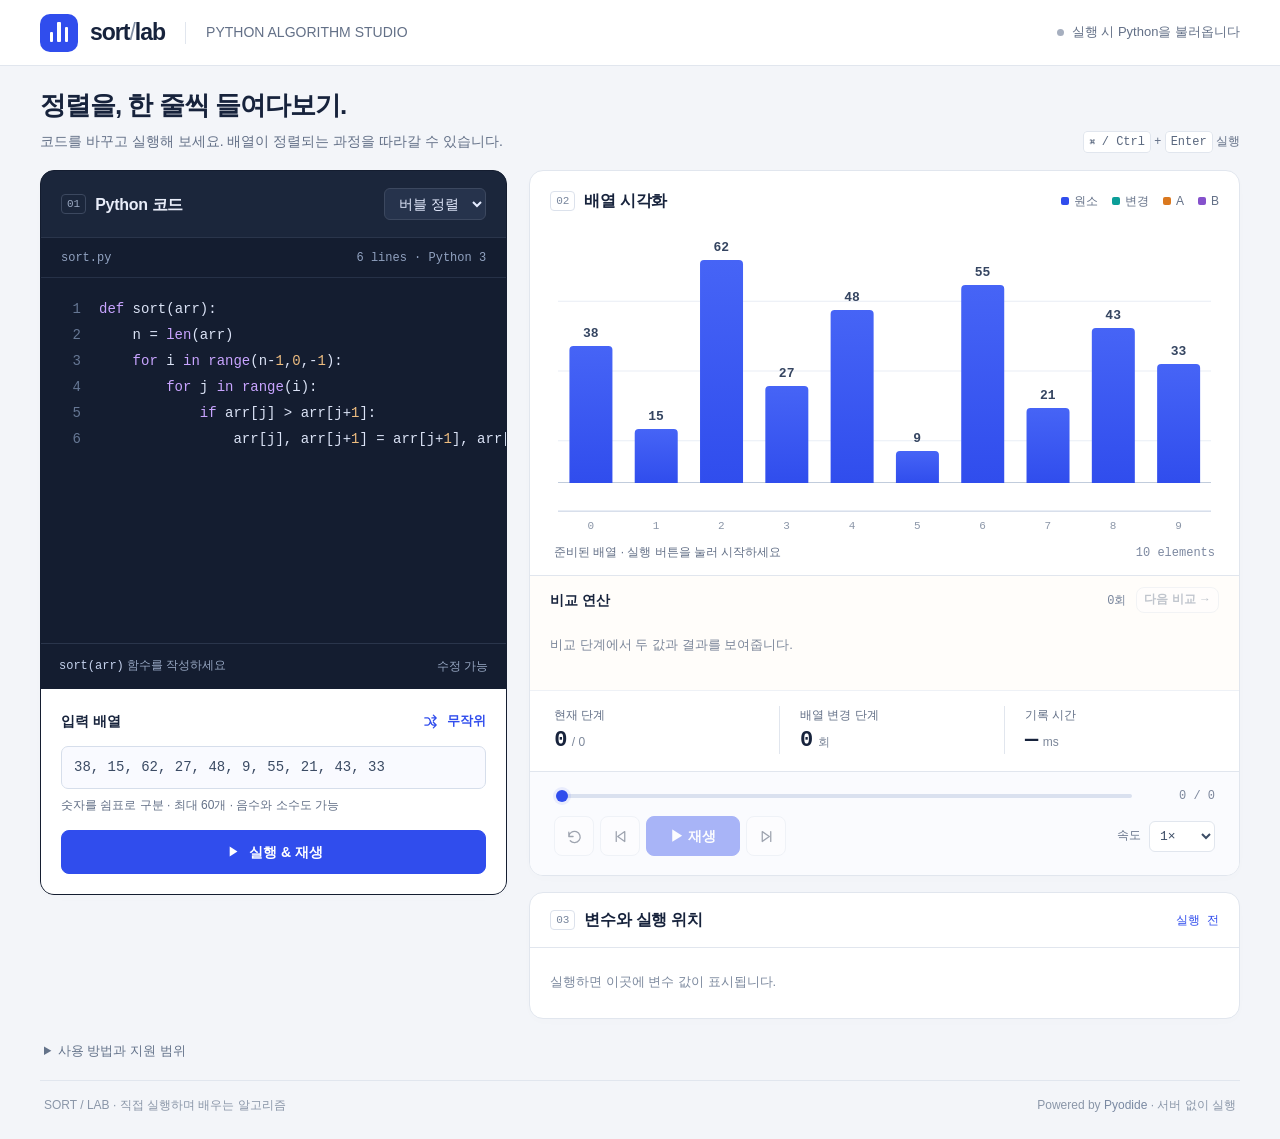
==== index.html @ b4757101 "Add sorting algorithm visualizer and comparison animations" ====
<!doctype html>
<html lang="ko">
<head>
<meta charset="utf-8">
<meta name="viewport" content="width=device-width, initial-scale=1">
<meta name="description" content="Python 정렬 코드를 직접 실행하고, 배열과 변수의 변화를 한 단계씩 살펴보는 정렬 알고리즘 실험실.">
<title>Sort Lab · 정렬 알고리즘 실험실</title>
<link rel="icon" type="image/svg+xml" href="data:image/svg+xml,%3Csvg xmlns='http://www.w3.org/2000/svg' viewBox='0 0 32 32'%3E%3Crect width='32' height='32' rx='8' fill='%232d4cf1'/%3E%3Cpath d='M8 22V16M16 22V8M24 22V12' stroke='white' stroke-width='4'/%3E%3C/svg%3E">
<style>
:root{color-scheme:light;--ink:#17233c;--muted:#637087;--line:#e1e6ee;--bg:#f3f5f9;--blue:#304ded;--teal:#008a82;--orange:#e27635;--code:#141d30;--font:Inter,Pretendard,-apple-system,BlinkMacSystemFont,"Segoe UI","Noto Sans KR",sans-serif;--mono:"SFMono-Regular",Consolas,"Liberation Mono",monospace}
*{box-sizing:border-box}body{margin:0;background:var(--bg);color:var(--ink);font:16px/1.6 var(--font)}button,input,select,textarea{font:inherit}button,select,input[type=range]{cursor:pointer}button{display:inline-flex;align-items:center;justify-content:center;gap:8px;min-height:40px;padding:8px 14px;border:1px solid var(--line);border-radius:8px;background:#fff;color:var(--ink);font-size:14px;font-weight:600;transition:background .15s,transform .15s}button:hover:not(:disabled){background:#eef1fc;border-color:#c6cef6}button:active:not(:disabled){transform:translateY(1px)}button:disabled{opacity:.4;cursor:not-allowed}button:focus-visible,input:focus-visible,select:focus-visible,textarea:focus-visible,summary:focus-visible{outline:3px solid #8a9afa;outline-offset:3px}button.primary{background:var(--blue);border-color:var(--blue);color:#fff}button.primary:hover:not(:disabled){background:#203dd1}button svg{width:17px;height:17px;flex-shrink:0;fill:none;stroke:currentColor;stroke-width:1.8;stroke-linecap:round;stroke-linejoin:round}.icon-button{width:40px;padding:9px}.sr-only{position:absolute;width:1px;height:1px;padding:0;margin:-1px;overflow:hidden;clip:rect(0,0,0,0);white-space:nowrap;border:0}[hidden]{display:none!important}
.topbar{height:84px;background:#fff;border-bottom:1px solid var(--line);display:flex;align-items:center;justify-content:space-between;padding:0 40px;gap:20px}.brand{display:flex;align-items:center;gap:12px}.mark{width:38px;height:38px;background:var(--blue);border-radius:10px;display:flex;align-items:flex-end;justify-content:center;gap:4px;padding:10px}.mark span{width:4px;background:white;border-radius:1px}.mark span:nth-child(1){height:10px}.mark span:nth-child(2){height:20px}.mark span:nth-child(3){height:15px}.brand-name{font-weight:800;font-size:23px;letter-spacing:-1px}.brand-name span{font-weight:400;color:#8390a4}.brand-divider{width:1px;height:22px;background:var(--line);margin:0 8px}.brand-caption{font-size:14px;color:var(--muted)}.runtime{font-size:13px;color:var(--muted);display:flex;align-items:center;gap:8px}.runtime-dot{width:7px;height:7px;border-radius:50%;background:#a6afbf}.runtime[data-state=ready] .runtime-dot{background:var(--teal)}.runtime[data-state=loading] .runtime-dot{background:var(--blue);animation:pulse 1s infinite}.runtime[data-state=error] .runtime-dot{background:#c04e41}@keyframes pulse{50%{opacity:.25}}
main{max-width:1600px;margin:0 auto;padding:30px 40px 24px}.page-heading{display:flex;justify-content:space-between;align-items:flex-end;gap:20px;margin-bottom:22px}h1{font-size:26px;letter-spacing:-1px;line-height:1.35;margin:0 0 7px}h2{font-size:16px;letter-spacing:-.3px;margin:0}p{margin:0}.intro{color:var(--muted);font-size:14px}.shortcut{font-size:12px;color:var(--muted)}kbd{font-family:var(--mono);background:white;border:1px solid var(--line);padding:3px 5px;border-radius:4px;color:#59677e}.workspace{display:grid;grid-template-columns:minmax(340px,.92fr) minmax(0,1.4fr);gap:22px;align-items:start}.panel{border:1px solid var(--line);border-radius:14px;background:white;overflow:hidden;box-shadow:0 3px 12px #23334b03}.panel-head{display:flex;align-items:center;justify-content:space-between;gap:10px;padding:17px 20px;border-bottom:1px solid var(--line)}.section-title{display:flex;align-items:center;gap:9px}.section-number{font:11px var(--mono);color:#78869d;border:1px solid #dce2ec;border-radius:4px;padding:3px 5px}.pill{font-size:12px;color:#617189;border:1px solid var(--line);border-radius:20px;padding:2px 9px}.editor-panel{background:var(--code);border-color:var(--code)}.editor-panel .panel-head{background:#1b263b;border-color:#2a354b;color:#e9edf9}.editor-panel .section-number{border-color:#3c485f;color:#9ba9c2}.editor-panel select{max-width:50%;background:#26334c;color:#e5ecff;border:1px solid #3c485f;border-radius:6px;padding:6px 10px;font-size:14px}.editor-subhead{height:40px;display:flex;align-items:center;justify-content:space-between;padding:0 20px;color:#91a2c0;font:12px var(--mono);border-bottom:1px solid #263147}.editor{position:relative;height:365px;overflow:hidden}.code-highlight{position:absolute;inset:0;pointer-events:none;margin:0;padding:18px 0;white-space:pre;font:14px/26px var(--mono);tab-size:4;color:#dbe3f6;overflow:visible;min-width:100%;width:max-content}.code-row{height:26px;min-width:100%;padding-right:24px}.code-row.active{background:#304d714f;box-shadow:inset 3px 0 #79b6ff}.code-row.error-line{background:#c952522f;box-shadow:inset 3px 0 #ff8a85}.line-number{display:inline-block;width:58px;padding-right:18px;text-align:right;color:#667794;user-select:none}.active .line-number{color:#a7d0ff}.token-keyword{color:#c8a4ff}.token-number{color:#eebd80}.token-string{color:#a8d49c}.token-comment{color:#7588a7}.token-function{color:#8acafb}#code{position:relative;width:100%;height:100%;resize:none;margin:0;border:0;background:transparent;color:transparent;-webkit-text-fill-color:transparent;caret-color:#fff;outline:none;padding:18px 24px 18px 58px;white-space:pre;overflow:auto;font:14px/26px var(--mono);tab-size:4;scrollbar-color:#42516b #1b263b}#code::selection{background:#6b86c04a}#code:focus-visible{outline:none;box-shadow:inset 0 0 0 2px #687dfa}.editor-foot{display:flex;align-items:center;justify-content:space-between;padding:12px 18px;border-top:1px solid #2a354b;color:#96a6c1;font-size:12px}.editor-foot code{font-family:var(--mono);color:#c5d2ed}.input-block{padding:18px 20px 20px;background:#fff}.input-label{display:flex;justify-content:space-between;align-items:center;gap:10px;margin-bottom:9px}.input-label label{font-size:14px;font-weight:600}.text-button{background:transparent;border:0;min-height:30px;padding:3px 0;color:var(--blue);font-size:13px}.input-row{display:flex;gap:8px}.input-row input{min-width:0;width:100%;padding:10px 12px;border:1px solid #d6deeb;border-radius:7px;color:#3b4b64;font:14px/1.5 var(--mono);background:#f9faff}.input-meta{font-size:12px;color:var(--muted);margin:7px 0 15px}.run-row{display:flex;gap:8px}.run-row .primary{flex:1;min-height:44px}.run-row .cancel{border-color:#e2bbb6;color:#a04437}
.right-column{display:flex;flex-direction:column;gap:16px}.chart-panel .panel-head{border-bottom:0;padding-bottom:10px}.legend{display:flex;align-items:center;gap:14px;font-size:12px;color:var(--muted)}.legend span{display:flex;align-items:center;gap:5px}.swatch{width:8px;height:8px;border-radius:2px;background:var(--blue)}.swatch.changed{background:#0b9e98}.chart{height:280px;margin:8px 28px 0;position:relative;border-bottom:1px solid #d8dfeb;background-image:linear-gradient(to top,#e8edf5 1px,transparent 1px);background-size:100% 25%;isolation:isolate}.baseline{position:absolute;left:0;right:0;height:1px;background:#c1ccdc;z-index:1}.bar{position:absolute;bottom:0;left:0;transition:transform var(--motion,260ms) cubic-bezier(.2,.7,.2,1),height var(--motion,260ms),bottom var(--motion,260ms),opacity 120ms;z-index:2}.bar-body{position:absolute;inset:0 0 0;background:linear-gradient(180deg,#4664f6,#304ded);border-radius:4px 4px 0 0;transition:background .18s}.bar.changed .bar-body{background:linear-gradient(180deg,#22b6ac,#078b86)}.bar.finished .bar-body{background:#078b86}.bar.negative .bar-body{border-radius:0 0 4px 4px;background:linear-gradient(0deg,#7389f8,#526bed)}.bar.negative.changed .bar-body{background:#09988f}.bar-value{position:absolute;bottom:calc(100% + 5px);width:100%;text-align:center;color:#354561;font:600 13px var(--mono);white-space:nowrap}.bar.negative .bar-value{top:calc(100% + 5px);bottom:auto}.bar-index{position:absolute;left:0;top:288px;text-align:center;color:#8b96a8;font:11px var(--mono)}.chart-dense .bar-value{font-size:10px}.chart-dense .bar-index{font-size:10px}.chart-empty{position:absolute;inset:0;display:grid;place-items:center;color:var(--muted);font-size:14px}.chart-caption{min-height:63px;padding:28px 24px 9px;display:flex;align-items:center;justify-content:space-between;gap:12px;font-size:12px;color:var(--muted)}.chart-caption code{font:12px var(--mono);color:#7c88a0}.stats{display:grid;grid-template-columns:repeat(3,1fr);padding:15px 24px 17px;gap:14px;border-top:1px solid #eef1f6}.stat:not(:first-child){border-left:1px solid var(--line);padding-left:20px}.stat-label{display:block;font-size:12px;color:var(--muted);margin-bottom:3px}.stat-value{font:600 22px var(--mono);letter-spacing:-.5px}.stat-unit{font:12px var(--font);color:#7b8699;margin-left:5px}.player{padding:17px 24px 19px;background:#fafbfe;border-top:1px solid var(--line)}.timeline-row{display:flex;align-items:center;gap:14px;margin-bottom:13px}input[type=range]{appearance:none;height:4px;background:#dae1ef;border-radius:4px;accent-color:var(--blue);min-width:0}input[type=range]::-webkit-slider-thumb{appearance:none;width:12px;height:12px;border-radius:50%;background:var(--blue);box-shadow:0 0 0 3px #304ded15}#timeline{flex:1}.timeline-count{font:12px var(--mono);color:#7c879c;min-width:67px;text-align:right}.play-controls{display:flex;align-items:center;justify-content:space-between;gap:10px}.transport{display:flex;gap:6px}.play-button{min-width:94px}.speed-control{display:flex;align-items:center;gap:8px;font-size:12px;color:var(--muted)}.speed-control select{font:13px var(--mono);color:#3c4d66;border:1px solid var(--line);background:#fff;border-radius:6px;padding:6px}
.state-panel .panel-head{padding:14px 20px}.state-line{font:12px var(--mono);color:var(--blue)}.variables{display:flex;align-items:center;flex-wrap:wrap;gap:8px;padding:15px 20px;min-height:70px}.empty-variables{color:#7c899e;font-size:13px}.variable{font:13px var(--mono);display:flex;align-items:center;border:1px solid var(--line);border-radius:6px;overflow:hidden}.variable-name{background:#f2f5fa;color:#65758c;padding:4px 9px}.variable-value{color:#263c74;padding:4px 10px;max-width:190px;overflow:hidden;text-overflow:ellipsis}.aux-arrays{border-top:1px solid #eef1f6;padding:9px 20px;color:#667790;font:12px/1.8 var(--mono);overflow-wrap:anywhere}.stack{display:flex;align-items:center;gap:6px;flex-wrap:wrap;font-size:12px;padding:0 20px 13px;color:#7b879c}.stack code{padding:1px 6px;background:#f0f3f9;border-radius:4px;color:#4b6084;font:12px/1.8 var(--mono)}.notice{padding:12px 16px;border:1px solid #dbe2fc;border-radius:9px;background:#f0f3ff;color:#455c9e;font-size:13px;white-space:pre-wrap;overflow-wrap:anywhere}.notice.error{background:#fff4f2;color:#a24639;border-color:#f0d5ce}.notice.success{background:#eef9f6;color:#15796b;border-color:#cce8df}.output{margin:0;padding:12px 16px;font:12px/1.65 var(--mono);white-space:pre-wrap;overflow-wrap:anywhere;max-height:180px;overflow:auto;border:1px solid var(--line);border-radius:8px;background:#fff}.details{margin-top:22px;padding:0 4px;font-size:13px;color:var(--muted)}summary{cursor:pointer;width:fit-content;font-size:13px;color:#64738a}details[open] summary{margin-bottom:10px}.help-content{display:grid;grid-template-columns:1fr 1fr;gap:30px;padding:12px 0 6px;line-height:1.9}.help-content strong{color:#40516f;font-weight:600}.help-content code{color:#40517d;font-size:12px}.footer{display:flex;justify-content:space-between;gap:16px;color:#8a96a8;font-size:12px;margin-top:18px;padding:15px 4px 0;border-top:1px solid var(--line)}.footer a{color:#7a89a2;text-decoration:none}
@media(min-width:821px) and (max-height:900px){.topbar{height:66px}main{padding-top:22px}.page-heading{margin-bottom:18px}.editor{height:clamp(190px,calc(100dvh - 515px),365px)}.chart{height:clamp(180px,calc(100dvh - 510px),280px)}.bar-index{top:calc(clamp(180px,calc(100dvh - 510px),280px) + 8px)}}
@media(min-width:1450px) and (min-height:901px){.editor{height:410px}.chart{height:310px}.bar-index{top:318px}}
@media(max-width:1100px){main{padding:25px 24px}.topbar{padding:0 24px}.workspace{grid-template-columns:minmax(310px,1fr) minmax(0,1.2fr);gap:16px}.legend{gap:8px}.panel-head{padding-left:16px;padding-right:16px}.chart{margin-left:20px;margin-right:20px}.brand-caption{display:none}.brand-divider{display:none}.stat:not(:first-child){padding-left:12px}.player{padding-left:16px;padding-right:16px}}
@media(max-width:820px){.workspace{grid-template-columns:1fr}.editor{height:290px}.chart{height:270px}.bar-index{top:278px}.shortcut{display:none}.help-content{grid-template-columns:1fr;gap:12px}.topbar{height:70px}.runtime{font-size:12px}.page-heading{margin-bottom:18px}h1{font-size:24px}.right-column{gap:12px}}
@media(max-width:480px){main{padding:22px 14px}.topbar{padding:0 16px}.brand-name{font-size:21px}.runtime{max-width:140px;text-align:right;line-height:1.4}.mark{width:32px;height:32px;padding:7px}.panel-head{padding:14px}.legend{font-size:11px}.chart{margin-left:17px;margin-right:17px}.chart-caption{padding-left:17px;padding-right:17px}.bar-value{font-size:11px}.stats{padding:14px 17px;gap:8px}.stat-value{font-size:20px}.input-block{padding:16px}.play-controls{flex-wrap:wrap;gap:12px}.footer{flex-direction:column;gap:4px}.intro{font-size:13px}.editor-panel select{font-size:13px}.section-title{gap:6px}.section-number{display:none}}
@media(prefers-reduced-motion:reduce){*,*::before,*::after{transition:none!important;animation:none!important}}

.swatch.compare-a{background:#da781e}.swatch.compare-b{background:#8551cc}
.bar.comparing-left .bar-body{background:#e79135!important;box-shadow:0 0 0 2px #b76013}
.bar.comparing-right .bar-body{background:#9166d1!important;box-shadow:0 0 0 2px #7040b1}
.bar.comparing-both .bar-body{background:repeating-linear-gradient(135deg,#e79135 0 7px,#9166d1 7px 14px)!important;box-shadow:0 0 0 2px #765087}
.bar-index.comparing-left{color:#a85a13;font-weight:700}.bar-index.comparing-right{color:#7541b6;font-weight:700}.bar-index.comparing-both{color:#704075;font-weight:700}
.reference-line{position:absolute;left:0;right:0;border-top:2px dashed #9166d1;z-index:3;pointer-events:none}.reference-line[data-side=left]{border-color:#da781e}.reference-line span{position:absolute;right:0;bottom:4px;padding:1px 5px;border-radius:4px;background:#fffffff0;color:#7541b6;font:12px var(--mono);max-width:90%;white-space:nowrap;overflow:hidden;text-overflow:ellipsis}.reference-line[data-side=left] span{color:#a85a13}
.code-row.compare-line{background:#a5672036;box-shadow:inset 3px 0 #eaa24d}.compare-line .line-number{color:#f2bc78}
.comparison-panel{border-top:1px solid var(--line);padding:11px 20px 14px;background:#fffdfa;min-height:115px}.comparison-heading{display:flex;align-items:center;gap:10px;margin-bottom:9px;font-size:14px;font-weight:600}.comparison-count{font:12px var(--mono);font-weight:400;color:#77849b;margin-left:auto}.comparison-next{min-height:26px;padding:2px 7px;font-size:12px;background:white;color:#63728b}.comparison-empty{font-size:13px;color:#7b8699;min-height:46px;display:flex;align-items:center}.comparison-equation{display:grid;grid-template-columns:minmax(0,1fr) 32px minmax(0,1fr) auto;gap:9px;align-items:center}.operand{min-width:0;border-left:3px solid #da781e;padding:0 10px}.operand.right{border-color:#8551cc}.operand-label{font:12px var(--mono);color:#826747;white-space:nowrap;overflow:hidden;text-overflow:ellipsis}.operand.right .operand-label{color:#7b6498}.operand-details{display:flex;gap:8px;align-items:baseline;flex-wrap:wrap}.operand-value{font:600 22px/1.4 var(--mono);color:#ab590e;overflow-wrap:anywhere}.operand.right .operand-value{color:#7947b7}.operand-location{font:11px var(--mono);color:#8b94a3}.comparison-operator{font:600 20px var(--mono);color:#67758b;text-align:center}.comparison-result{font-size:13px;font-weight:600;color:#196f5b;background:#e7f5ee;border:1px solid #c8e5d7;padding:4px 8px;border-radius:6px;white-space:nowrap}.comparison-result[data-result=false]{color:#6d7380;background:#f0f2f5;border-color:#dfe3e9}
.aux-row{display:flex;align-items:baseline;gap:7px;flex-wrap:wrap;margin:4px 0}.aux-row code{min-width:38px}.aux-value{padding:1px 5px;border-radius:4px;background:#f0f3f8;color:#61708a}.aux-value.comparing-left{color:#9f530b;background:#fff0db;box-shadow:inset 0 0 0 1px #e5aa63}.aux-value.comparing-right{color:#7541b6;background:#f1eafa;box-shadow:inset 0 0 0 1px #b094d5}.aux-value.comparing-both{color:#704075;background:#f8e5eb}
@media(max-width:480px){.chart-panel .panel-head{align-items:flex-start;flex-wrap:wrap;gap:6px}.comparison-panel{padding:10px 14px 12px}.comparison-equation{grid-template-columns:minmax(0,1fr) 28px minmax(0,1fr);gap:7px}.comparison-result{grid-column:1/-1;justify-self:end;margin-top:2px}.operand{padding-left:7px;padding-right:2px}.comparison-panel{min-height:130px}.comparison-count{font-size:11px}.comparison-heading{gap:7px}.comparison-next{font-size:12px}}

</style>
</head>
<body>
<header class="topbar">
  <div class="brand"><div class="mark" aria-hidden="true"><span></span><span></span><span></span></div><div class="brand-name">sort<span>/</span>lab</div><div class="brand-divider"></div><span class="brand-caption">PYTHON ALGORITHM STUDIO</span></div>
  <div class="runtime" id="runtime" data-state="idle" role="status"><span class="runtime-dot"></span><span id="runtime-text">실행 시 Python을 불러옵니다</span></div>
</header>
<main>
  <div class="page-heading"><div><h1>정렬을, 한 줄씩 들여다보기.</h1><p class="intro">코드를 바꾸고 실행해 보세요. 배열이 정렬되는 과정을 따라갈 수 있습니다.</p></div><span class="shortcut"><kbd>⌘ / Ctrl</kbd> + <kbd>Enter</kbd> 실행</span></div>
  <div class="workspace">
    <section class="panel editor-panel" aria-labelledby="editor-title">
      <div class="panel-head"><div class="section-title"><span class="section-number">01</span><h2 id="editor-title">Python 코드</h2></div><select id="preset" aria-label="정렬 예제 선택"><option value="bubble">버블 정렬</option><option value="selection">선택 정렬</option><option value="insertion">삽입 정렬</option><option value="quick">퀵 정렬</option><option value="merge">병합 정렬</option><option value="custom" hidden>직접 작성</option></select></div>
      <div class="editor-subhead"><span>sort.py</span><span id="line-count">Python 3</span></div>
      <div class="editor"><pre id="highlight" class="code-highlight" aria-hidden="true"></pre><textarea id="code" spellcheck="false" autocapitalize="off" autocomplete="off" autocorrect="off" wrap="off" aria-label="Python 정렬 코드" aria-describedby="code-hint"></textarea></div>
      <div class="editor-foot"><span id="code-hint"><code>sort(arr)</code> 함수를 작성하세요</span><span id="editing-state">수정 가능</span></div>
      <div class="input-block"><div class="input-label"><label for="array-input">입력 배열</label><button id="shuffle" class="text-button"><svg viewBox="0 0 24 24" aria-hidden="true"><path d="m16 3 4 4-4 4M4 7h4c5 0 3 10 8 10h4M4 17h4c2 0 3-2 4-5M16 13l4 4-4 4M14 7h6"/></svg>무작위</button></div><div class="input-row"><input id="array-input" value="38, 15, 62, 27, 48, 9, 55, 21, 43, 33" aria-describedby="array-hint" aria-label="정렬할 숫자 배열"></div><p class="input-meta" id="array-hint">숫자를 쉼표로 구분 · 최대 60개 · 음수와 소수도 가능</p><div class="run-row"><button id="run" class="primary"><svg viewBox="0 0 24 24" aria-hidden="true"><path d="m8 5 11 7-11 7Z" fill="currentColor" stroke="none"/></svg><span id="run-text">실행 &amp; 재생</span></button><button id="cancel" class="cancel" hidden>실행 중단</button></div></div>
    </section>
    <div class="right-column">
      <section class="panel chart-panel" aria-labelledby="chart-title">
        <div class="panel-head"><div class="section-title"><span class="section-number">02</span><h2 id="chart-title">배열 시각화</h2></div><div class="legend"><span><i class="swatch"></i>원소</span><span><i class="swatch changed"></i>변경</span><span><i class="swatch compare-a"></i>A</span><span><i class="swatch compare-b"></i>B</span></div></div>
        <div class="chart" id="chart" role="img" aria-label="정렬할 배열"><div class="baseline" id="baseline"></div><div class="reference-line" id="comparison-reference" hidden><span></span></div><div id="empty-chart" class="chart-empty" hidden>빈 배열입니다</div></div>
        <div class="chart-caption"><span id="frame-caption">준비된 배열 · 실행 버튼을 눌러 시작하세요</span><code id="array-size">10 elements</code></div>
        <section class="comparison-panel" aria-label="비교 연산"><div class="comparison-heading"><span>비교 연산</span><span id="comparison-count" class="comparison-count">0회</span><button id="next-comparison" class="comparison-next" disabled>다음 비교 →</button></div><div id="comparison-content" class="comparison-empty">비교 단계에서 두 값과 결과를 보여줍니다.</div></section>
        <div class="stats"><div class="stat"><span class="stat-label">현재 단계</span><span class="stat-value" id="stat-step">0</span><span class="stat-unit" id="stat-total">/ 0</span></div><div class="stat"><span class="stat-label">배열 변경 단계</span><span class="stat-value" id="stat-changes">0</span><span class="stat-unit">회</span></div><div class="stat"><span class="stat-label">기록 시간</span><span class="stat-value" id="stat-time">—</span><span class="stat-unit">ms</span></div></div>
        <div class="player"><div class="timeline-row"><input id="timeline" type="range" min="0" max="0" value="0" disabled aria-label="실행 단계 이동"><span id="timeline-count" class="timeline-count">0 / 0</span></div><div class="play-controls"><div class="transport"><button id="restart" class="icon-button" title="처음으로" aria-label="처음으로" disabled><svg viewBox="0 0 24 24"><path d="M4 6v6h6M4 12a8 8 0 1 1 2 6"/></svg></button><button id="prev" class="icon-button" title="이전 단계" aria-label="이전 단계" disabled><svg viewBox="0 0 24 24"><path d="M6 5v14M18 5 8 12l10 7Z"/></svg></button><button id="play" class="primary play-button" disabled>▶ 재생</button><button id="next" class="icon-button" title="다음 단계" aria-label="다음 단계" disabled><svg viewBox="0 0 24 24"><path d="M18 5v14M6 5l10 7-10 7Z"/></svg></button></div><label class="speed-control" for="speed">속도<select id="speed"><option value="0.5">0.5×</option><option value="1" selected>1×</option><option value="2">2×</option><option value="4">4×</option><option value="8">8×</option></select></label></div></div>
      </section>
      <section class="panel state-panel" aria-labelledby="state-title"><div class="panel-head"><div class="section-title"><span class="section-number">03</span><h2 id="state-title">변수와 실행 위치</h2></div><span id="state-line" class="state-line">실행 전</span></div><div class="variables" id="variables"><span class="empty-variables">실행하면 이곳에 변수 값이 표시됩니다.</span></div><div class="stack" id="stack" hidden></div><div class="aux-arrays" id="aux-arrays" hidden></div></section>
      <div id="notice" class="notice" role="status" hidden></div><pre id="output" class="output" aria-label="Python 출력" hidden></pre>
    </div>
  </div>
  <details class="details"><summary>사용 방법과 지원 범위</summary><div class="help-content"><p><strong>내 코드로 실행하기</strong><br><code>def sort(arr):</code> 안에 정렬 코드를 작성하세요. 배열을 직접 수정하거나 새 숫자 리스트를 반환할 수 있습니다. 실행 후 슬라이더와 이전·다음 버튼으로 원하는 순간을 살펴보세요.<br><strong>파란 줄은 실행 직전, 주황색 줄은 비교 결과를 보여주는 단계입니다.</strong> 비교할 때 A는 왼쪽 값, B는 오른쪽 값입니다. 다음 비교 버튼으로 비교 단계만 찾아갈 수 있습니다.</p><p><strong>알아두기</strong><br>숫자 비교(&lt;, &lt;=, &gt;, &gt;=, ==, !=)를 표시합니다. 비교 횟수에는 반복 조건과 인덱스 범위 검사도 포함됩니다. key·pivot처럼 따로 저장한 값은 비교 카드와 점선 기준선으로 표시하며, 같은 값의 막대를 임의로 강조하지 않습니다. 보조 배열의 원소는 아래 배열에서 강조합니다.<br>기본 화면은 최상위 <code>sort</code> 함수의 배열을 추적합니다. 현재 함수의 보조 배열과 재귀 호출은 아래 변수 영역에 표시됩니다. <code>sorted()</code>와 <code>list.sort()</code> 내부 단계는 표시되지 않습니다.<br>최대 12,000개 기록, 실행은 최대 7초로 제한합니다. 최초 실행 시 인터넷으로 Python을 불러오며, 코드는 브라우저 안에서 실행됩니다.</p></div></details>
  <footer class="footer"><span>SORT / LAB <span aria-hidden="true">·</span> 직접 실행하며 배우는 알고리즘</span><span>Powered by <a href="https://pyodide.org/" target="_blank" rel="noopener noreferrer">Pyodide</a> · 서버 없이 실행</span></footer>
</main>
<script id="python-engine" type="text/plain">
import sys, json, time, math, io, contextlib, ast, operator

def trace_sort(source, input_values):
    filename = '<sort-lab>'
    frames = []
    original = list(input_values)
    work = list(input_values)
    root = None
    last_frame = None
    last_line = 0
    error = None
    comparison_count = 0
    started = time.perf_counter()

    class TraceLimit(Exception):
        pass

    class LimitedOutput(io.StringIO):
        def write(self, text):
            available = max(0, 4000 - self.tell())
            if available:
                super().write(text[:available])
            return len(text)

    output = LimitedOutput()

    def numeric_list(value):
        return type(value) is list and len(value) <= 60 and all(
            type(v) in (int, float) and math.isfinite(v) and abs(v) <= 9999 for v in value
        )

    def main_array():
        candidate = root.f_locals.get('arr', work) if root else work
        if not numeric_list(candidate):
            raise ValueError('추적할 배열은 −9999부터 9999 사이 숫자를 최대 60개 담은 리스트여야 합니다.')
        return candidate

    def check_budget():
        if time.perf_counter() - started > 5:
            raise TraceLimit('실행 시간이 5초를 넘었습니다. 반복 조건이나 입력 크기를 확인하세요.')
        if len(frames) >= 11998:
            raise TraceLimit('기록 한도 12,000단계에 도달했습니다. 입력 크기나 반복 조건을 확인하세요.')

    def snapshot(frame=None, kind='line', line=0, array=None, comparison=None):
        if kind in ('line', 'compare'):
            check_budget()
        values = main_array() if array is None else array
        variables, arrays, stack = {}, {}, []
        if frame:
            for key, value in list(frame.f_locals.items()):
                if key.startswith('__'):
                    continue
                if type(value) in (int, float, str, bool) or value is None:
                    if len(variables) < 14:
                        if isinstance(value, str):
                            variables[key] = value[:120]
                        elif type(value) is int and abs(value) > 10**15:
                            variables[key] = str(value)[:100]
                        elif type(value) is float and not math.isfinite(value):
                            variables[key] = str(value)
                        else:
                            variables[key] = value
                elif numeric_list(value) and value is not values and len(arrays) < 3:
                    arrays[key] = list(value)
            cursor = frame
            while cursor and len(stack) < 12:
                if cursor.f_code.co_filename == filename and cursor.f_code.co_name != '<module>':
                    stack.append(cursor.f_code.co_name)
                cursor = cursor.f_back
        frames.append({'array': list(values), 'line': line, 'kind': kind,
                       'variables': variables, 'arrays': arrays, 'stack': list(reversed(stack)),
                       'comparison': comparison, 'comparisonCount': comparison_count})

    class Operand:
        # Wrapping the operands, not the whole expression, preserves Python's
        # chained-comparison evaluation order and short-circuit behavior.
        def __init__(self, value, label, line, base=None, index=None, base_label=None):
            self.value, self.label, self.line = value, label, line
            self.base, self.index, self.base_label = base, index, base_label

        def info(self, frame):
            value = self.value
            out = {'label': self.label, 'value': value if abs(value) <= 10**15 else str(value)[:100],
                   'location': 'value', 'index': None, 'arrayName': None}
            if type(self.base) is not list or type(self.index) is not int:
                return out
            index = self.index if self.index >= 0 else len(self.base) + self.index
            # Never guess a position from a matching value (duplicates, key,
            # pivot). Highlight only the actual, still-valid list read.
            if not 0 <= index < len(self.base):
                return out
            current = self.base[index]
            if type(current) not in (int, float) or current != value:
                out['location'] = 'read'
                return out
            out['index'] = index
            if self.base is main_array():
                out.update(location='main', arrayName='arr')
            else:
                names = [name for name, item in frame.f_locals.items()
                         if item is self.base and not name.startswith('__')]
                name = self.base_label if self.base_label in names else next(iter(names), None)
                out.update(location='aux', arrayName=name)
            return out

        def __lt__(self, other): return compare(self, other, operator.lt, '<')
        def __le__(self, other): return compare(self, other, operator.le, '<=')
        def __gt__(self, other): return compare(self, other, operator.gt, '>')
        def __ge__(self, other): return compare(self, other, operator.ge, '>=')
        def __eq__(self, other): return compare(self, other, operator.eq, '==')
        def __ne__(self, other): return compare(self, other, operator.ne, '!=')

    def compare(left, right, operation, symbol):
        nonlocal comparison_count
        result = operation(left.value, right.value)
        # Do not coerce custom comparison results to bool: doing so would
        # repeat truth-value side effects and change the submitted program.
        if type(result) is bool and all(type(v) is int or (type(v) is float and math.isfinite(v))
                                       for v in (left.value, right.value)):
            frame = sys._getframe(2)
            check_budget()
            comparison_count += 1
            details = {'left': left.info(frame), 'right': right.info(frame),
                       'operator': symbol, 'result': result}
            snapshot(frame, 'compare', left.line, comparison=details)
        return result

    def item_operand(base, index, label, base_label, line):
        # Both the collection and index are evaluated exactly once.
        value = base[index]
        return Operand(value, label, line, base, index, base_label)

    class InstrumentComparisons(ast.NodeTransformer):
        def __init__(self, value_name, item_name):
            self.value_name, self.item_name = value_name, item_name

        def wrap(self, node, line):
            label = (ast.get_source_segment(source, node) or '식')[:120]
            if isinstance(node, ast.Subscript) and not isinstance(node.slice, ast.Slice):
                base_label = (ast.get_source_segment(source, node.value) or '')[:120]
                call = ast.Call(func=ast.Name(id=self.item_name, ctx=ast.Load()),
                                args=[node.value, node.slice, ast.Constant(label),
                                      ast.Constant(base_label), ast.Constant(line)], keywords=[])
            else:
                call = ast.Call(func=ast.Name(id=self.value_name, ctx=ast.Load()),
                                args=[node, ast.Constant(label), ast.Constant(line)], keywords=[])
            return ast.copy_location(call, node)

        def visit_Compare(self, node):
            self.generic_visit(node)
            # Identity/membership comparisons must see the original objects.
            # Leave mixed chains with `is` / `in` completely unchanged.
            if not all(isinstance(op, (ast.Lt, ast.LtE, ast.Gt, ast.GtE, ast.Eq, ast.NotEq))
                       for op in node.ops):
                return node
            return ast.copy_location(ast.Compare(left=self.wrap(node.left, node.lineno),
                ops=node.ops, comparators=[self.wrap(part, node.lineno) for part in node.comparators]), node)

    def tracer(frame, event, arg):
        nonlocal root, last_frame, last_line
        if frame.f_code.co_filename != filename:
            return None
        if event == 'call' and root is None and frame.f_code.co_name == 'sort':
            root = frame
        if event == 'line':
            last_frame, last_line = frame, frame.f_lineno
            check_budget()
            if frame.f_code.co_name != '<module>':
                snapshot(frame, 'line', frame.f_lineno)
        return tracer

    snapshot(kind='initial')
    namespace = {'__name__': '__sort_lab__'}
    previous_trace = sys.gettrace()
    try:
        tree = ast.parse(source, filename=filename)
        used = {node.id for node in ast.walk(tree) if isinstance(node, ast.Name)}
        used.update(node.arg for node in ast.walk(tree) if isinstance(node, ast.arg))
        suffix = 0
        while True:
            value_name, item_name = f'__sortlab_value_{suffix}__', f'__sortlab_item_{suffix}__'
            if value_name not in used and item_name not in used:
                break
            suffix += 1
        tree = InstrumentComparisons(value_name, item_name).visit(tree)
        ast.fix_missing_locations(tree)
        code = compile(tree, filename, 'exec')
        namespace.update({value_name: Operand, item_name: item_operand})
        with contextlib.redirect_stdout(output), contextlib.redirect_stderr(output):
            sys.settrace(tracer)
            exec(code, namespace, namespace)
            fn = namespace.get('sort')
            if not callable(fn):
                raise ValueError('def sort(arr): 형식의 함수를 작성하세요.')
            root = None
            result = fn(work)
            sys.settrace(previous_trace)
        final_array = main_array() if result is None else result
        if not numeric_list(final_array):
            raise ValueError('sort 함수는 숫자 리스트를 반환하거나, arr를 수정하고 반환값을 생략해야 합니다.')
        snapshot(root, kind='done', array=final_array)
    except BaseException as exc:
        sys.settrace(previous_trace)
        error_line = getattr(exc, 'lineno', 0) or last_line
        tb = exc.__traceback__
        while tb:
            if tb.tb_frame.f_code.co_filename == filename:
                error_line, last_frame = tb.tb_lineno, tb.tb_frame
            tb = tb.tb_next
        error = {'message': f'{type(exc).__name__}: {str(exc)[:600]}', 'line': error_line}
        try:
            snapshot(last_frame, kind='error', line=error_line)
        except Exception:
            last = dict(frames[-1])
            last.update(kind='error', line=error_line, comparison=None)
            frames.append(last)
    finally:
        sys.settrace(previous_trace)
    final = frames[-1]['array']
    return json.dumps({'frames': frames, 'error': error,
                       'sorted': error is None and final == sorted(original),
                       'elapsed': round((time.perf_counter() - started) * 1000, 1),
                       'output': output.getvalue()}, ensure_ascii=False, allow_nan=False)

trace_sort(_source, json.loads(_input_json))

</script>
<script id="worker-code" type="text/plain">
// Pyodide 0.27.7 supports classic workers. Keep this version pinned:
// a classic Blob worker also works when the HTML is opened from disk.
let runtime;
self.onmessage = async ({data}) => {
  let phase = runtime ? 'execute' : 'load';
  try {
    if(!runtime) {
      self.postMessage({type:'loading'});
      importScripts(data.baseURL + 'pyodide.js');
      runtime = await self.loadPyodide({indexURL:data.baseURL});
      self.postMessage({type:'ready'});
    }
    phase = 'execute';
    self.postMessage({type:'running'});
    const globals = runtime.toPy({_source:data.code, _input_json:JSON.stringify(data.values)});
    try {
      const json = runtime.runPython(data.engine, {globals});
      self.postMessage({type:'result', payload:JSON.parse(json)});
    } finally { globals.destroy(); }
  } catch(error) {
    self.postMessage({type:'fatal', phase, message:String(error.message||error).slice(0,900)});
  }
};

</script>
<script>
'use strict';
const $ = id => document.getElementById(id);
const PRESETS = {
 bubble: `def sort(arr):\n    n = len(arr)\n    for i in range(n-1,0,-1):\n        for j in range(i):\n            if arr[j] > arr[j+1]:\n                arr[j], arr[j+1] = arr[j+1], arr[j]`,
 selection: `def sort(arr):\n    n = len(arr)\n    for i in range(n):\n        min_idx = i;\n        for j in range(i+1,n):\n            if arr[j] < arr[min_idx]:\n                min_idx = j\n        arr[i], arr[min_idx] = arr[min_idx], arr[i]`,
 insertion: `def sort(arr):\n    n = len(arr)\n    for i in range(1,n):\n        for j in range(i,0,-1):\n            if arr[j-1] <= arr[j]: break\n            arr[j-1], arr[j] = arr[j], arr[j-1]`,
 quick: `def sort(arr):\n    def quick_sort(lo, hi):\n        if lo >= hi:\n            return\n        pivot = arr[hi]\n        i = lo\n        for j in range(lo, hi):\n            if arr[j] <= pivot:\n                arr[i], arr[j] = arr[j], arr[i]\n                i += 1\n        arr[i], arr[hi] = arr[hi], arr[i]\n        quick_sort(lo, i - 1)\n        quick_sort(i + 1, hi)\n\n    quick_sort(0, len(arr) - 1)\n    return arr`,
 merge: `def sort(arr):\n    def merge_sort(lo, hi):\n        if hi - lo <= 1:\n            return\n        mid = (lo + hi) // 2\n        merge_sort(lo, mid)\n        merge_sort(mid, hi)\n        left = arr[lo:mid]\n        right = arr[mid:hi]\n        i = j = 0\n        for k in range(lo, hi):\n            if j == len(right) or (i < len(left) and left[i] <= right[j]):\n                arr[k] = left[i]\n                i += 1\n            else:\n                arr[k] = right[j]\n                j += 1\n\n    merge_sort(0, len(arr))\n    return arr`
};
const esc = text => String(text).replace(/[&<>"']/g, c => ({'&':'&amp;','<':'&lt;','>':'&gt;','"':'&quot;',"'":'&#39;'}[c]));
function colorLine(line) {
 const pattern = /("(?:\\.|[^"\\])*"|'(?:\\.|[^'\\])*'|#.*$|\b(?:def|for|in|range|len|if|else|elif|return|while|and|or|not|True|False|None|import|from|as|break|continue|pass|try|except|raise|print)\b|\b\d+(?:\.\d+)?\b)/g;
 let out='', start=0;
 for(const match of line.matchAll(pattern)) { out+=esc(line.slice(start,match.index)); const token=match[0]; const cls=token[0]==='#'?'comment':/^["']/.test(token)?'string':/^\d/.test(token)?'number':'keyword'; out+=`<span class="token-${cls}">${esc(token)}</span>`; start=match.index+token.length; }
 return out+esc(line.slice(start));
}
function highlightCode(active=0,error=0,comparing=false) {
 $('highlight').innerHTML=$('code').value.split('\n').map((line,i)=>`<div class="code-row${i+1===active?' active':''}${i+1===active&&comparing?' compare-line':''}${i+1===error?' error-line':''}"><span class="line-number">${i+1}</span>${colorLine(line)||' '}</div>`).join('');
 $('line-count').textContent=`${$('code').value.split('\n').length} lines · Python 3`;
 syncScroll();
}
function syncScroll(){ $('highlight').style.transform=`translate(${- $('code').scrollLeft}px, ${- $('code').scrollTop}px)`; }
$('code').value=PRESETS.bubble;
highlightCode();
const state = {frames:[], index:0, playing:false, timer:null, worker:null, workerURL:null, busy:false, ready:false, generation:0, elapsed:0, result:null, input:[], bars:new Map(), indices:[], preview:[]};
function parseArray() {
 const raw=$('array-input').value.trim();
 let values;
 if(raw.startsWith('[')) { try {values=JSON.parse(raw);} catch {throw new Error('배열 형식을 확인하세요. 예: [8, 3, 5] 또는 8, 3, 5');} }
 else { if(!raw) throw new Error('정렬할 숫자를 입력하세요. 빈 배열은 []로 입력할 수 있습니다.'); const pieces=raw.split(','); if(pieces.some(x=>!x.trim()))throw new Error('쉼표 사이에 빠진 숫자가 있습니다.'); values=pieces.map(x=>Number(x.trim())); }
 if(!Array.isArray(values)||values.length>60||values.some(x=>typeof x!=='number'||!Number.isFinite(x)||Math.abs(x)>9999)) throw new Error('−9999부터 9999 사이의 숫자를 최대 60개 입력하세요.');
 return values;
}
function tokenizeFrames(frames) {
 let previous=[], serial=0, changes=0;
 for(const frame of frames) {
  const used=new Set(), tokens=new Array(frame.array.length);
  frame.array.forEach((value,i)=>{if(previous[i]&&previous[i].value===value){tokens[i]=previous[i];used.add(previous[i].id);}});
  frame.array.forEach((value,i)=>{if(tokens[i])return;const old=previous.find(x=>x.value===value&&!used.has(x.id));tokens[i]=old||{id:serial++,value};used.add(tokens[i].id);});
  frame.changed=frame.array.map((v,i)=>previous.length&&previous[i]?.value!==v?i:-1).filter(i=>i>=0);
  if(previous.length&&(frame.array.length!==previous.length||frame.changed.length))changes++;
  frame.changes=changes;frame.tokens=tokens;previous=tokens;
 }
}
function formatNumber(value){return Number.isInteger(value)?String(value):String(Number(value.toPrecision(5)));}
function clearBars() {for(const el of state.bars.values())el.remove();state.bars.clear();for(const el of state.indices)el.remove();state.indices=[];}
function comparisonClass(comparison,location,index,name=null){
 if(!comparison)return '';
 const matches=operand=>operand.location===location&&operand.index===index&&(location!=='aux'||operand.arrayName===name);
 const left=matches(comparison.left),right=matches(comparison.right);
 return left&&right?' comparing-both':left?' comparing-left':right?' comparing-right':'';
}
function renderComparison(frame){
 const comparison=frame?.comparison;
 $('comparison-count').textContent=(frame?.comparisonCount||0).toLocaleString()+'회';
 const content=$('comparison-content');
 if(!comparison){content.className='comparison-empty';content.textContent=state.frames.length?'이 단계에서는 비교 연산을 실행하지 않습니다.':'비교 단계에서 두 값과 결과를 보여줍니다.';return;}
 const operandHTML=(operand,side)=>{
  const location=operand.location==='main'?`arr[${operand.index}]`:operand.location==='aux'?`${operand.arrayName||'보조 배열'}[${operand.index}]`:operand.location==='read'?'읽어 둔 값':'값 / 식';
  return `<div class="operand ${side}"><div class="operand-label" title="${esc(operand.label)}">${side==='left'?'A':'B'} · ${esc(operand.label)}</div><div class="operand-details"><span class="operand-value">${esc(operand.value)}</span><span class="operand-location">${esc(location)}</span></div></div>`;
 };
 content.className='comparison-equation';
 content.innerHTML=operandHTML(comparison.left,'left')+`<span class="comparison-operator">${esc(comparison.operator)}</span>`+operandHTML(comparison.right,'right')+`<span class="comparison-result" data-result="${comparison.result}">${comparison.result?'참 · True':'거짓 · False'}</span>`;
}
function drawChart(frame, animate=true) {
 const chart=$('chart'), values=frame.array, n=values.length;
 const width=chart.clientWidth, height=chart.clientHeight;
 const comparison=frame.comparison;
 const comparedValues=comparison?[comparison.left.value,comparison.right.value].filter(v=>typeof v==='number'&&Number.isFinite(v)&&Math.abs(v)<=9999):[];
 const reference=[...state.input,...values,...comparedValues];
 const max=Math.max(0,...reference), min=Math.min(0,...reference), span=max-min||1;
 const padding=28, usable=height-padding*2, zero=padding+(-min/span)*usable;
 const slot=width/Math.max(n,1), barWidth=Math.max(2,Math.min(54,slot*.65));
 chart.style.setProperty('--motion',animate?`${Math.min(300,430/Number($('speed').value))}ms`:'0ms');
 chart.classList.toggle('chart-dense',n>25);
 $('baseline').style.bottom=zero+'px';$('empty-chart').hidden=n!==0;
 chart.setAttribute('aria-label','배열: '+values.join(', ')+(comparison?`. 비교: ${comparison.left.label} 값 ${comparison.left.value} ${comparison.operator} ${comparison.right.label} 값 ${comparison.right.value}, 결과 ${comparison.result?'참':'거짓'}`:''));
 const marker=$('comparison-reference');
 const referenceSide=comparison?.left.location==='main'&&comparison.right.location!=='main'?'right':comparison?.right.location==='main'&&comparison.left.location!=='main'?'left':null;
 const referenceOperand=referenceSide?comparison[referenceSide]:null;
 marker.hidden=!referenceOperand||typeof referenceOperand.value!=='number'||Math.abs(referenceOperand.value)>9999;
 if(!marker.hidden){marker.dataset.side=referenceSide;marker.style.bottom=(zero+referenceOperand.value/span*usable)+'px';marker.firstElementChild.textContent=`${referenceSide==='left'?'A':'B'} · ${referenceOperand.label} = ${referenceOperand.value}`;}
 for(const el of state.bars.values())el.style.opacity='0';
 for(let i=0;i<n;i++){
  const token=frame.tokens[i];let el=state.bars.get(token.id);
  if(!el){el=document.createElement('div');el.className='bar';el.innerHTML='<div class="bar-body"></div><span class="bar-value"></span>';chart.append(el);state.bars.set(token.id,el);}
  const value=values[i], barHeight=Math.max(3,Math.abs(value)/span*usable);
  el.className='bar'+(value<0?' negative':'')+(frame.changed?.includes(i)?' changed':'')+(frame.kind==='done'&&state.result?.sorted?' finished':'')+comparisonClass(comparison,'main',i);
  el.style.width=barWidth+'px';el.style.height=barHeight+'px';el.style.bottom=(value<0?zero-barHeight:zero)+'px';el.style.transform=`translateX(${i*slot+(slot-barWidth)/2}px)`;el.style.opacity='1';
  el.querySelector('.bar-value').textContent=formatNumber(value);el.querySelector('.bar-value').hidden=slot<formatNumber(value).length*7+8;el.title=`arr[${i}] = ${value}`;
 }
 const liveIds=new Set(frame.tokens.map(token=>token.id));
 for(const [id,el] of state.bars){if(!liveIds.has(id)){el.remove();state.bars.delete(id);}}
 while(state.indices.length<n){const el=document.createElement('span');el.className='bar-index';chart.append(el);state.indices.push(el);}
 state.indices.forEach((el,i)=>{el.className='bar-index'+comparisonClass(comparison,'main',i);el.hidden=i>=n;el.style.visibility=i%Math.max(1,Math.ceil(22/slot))===0?'visible':'hidden';el.textContent=i;el.style.width=slot+'px';el.style.left=(i*slot)+'px';});
 $('array-size').textContent=n+' elements';
}
function previewInput(){try{state.input=parseArray();const frame={array:state.input,kind:'initial'};tokenizeFrames([frame]);state.preview=[frame];clearBars();drawChart(frame,false);}catch{}}
previewInput();
new ResizeObserver(()=>{const frame=state.frames[state.index]||state.preview[0];if(frame)drawChart(frame,false);}).observe($('chart'));
function showNotice(text,kind='info'){$('notice').hidden=!text;$('notice').className='notice '+kind;$('notice').textContent=text;}
function setRuntime(text,kind){$('runtime-text').textContent=text;$('runtime').dataset.state=kind;}
function setBusy(busy){state.busy=busy;for(const id of ['run','preset','shuffle','array-input'])$(id).disabled=busy;$('code').readOnly=busy;$('cancel').hidden=!busy;$('editing-state').textContent=busy?'실행 중':'수정 가능';$('run-text').textContent=busy?'실행 기록 중…':'실행 & 재생';updateControls();}
function updateControls(){const ready=state.frames.length>1&&!state.busy;$('next-comparison').disabled=!ready||!state.frames.some((f,i)=>i>state.index&&f.kind==='compare');for(const id of ['play','timeline','restart'])$(id).disabled=!ready;$('prev').disabled=!ready||state.index===0;$('next').disabled=!ready||state.index>=state.frames.length-1;$('play').textContent=state.playing?'Ⅱ 일시정지':state.frames.length&&state.index===state.frames.length-1?'↻ 다시 재생':'▶ 재생';}
function pause(){state.playing=false;clearTimeout(state.timer);updateControls();}
function renderFrame(index,animate=true){
 if(!state.frames.length)return;
 state.index=Math.max(0,Math.min(state.frames.length-1,index));
 const f=state.frames[state.index], last=state.frames.length-1;
 drawChart(f,animate);
 $('stat-step').textContent=state.index.toLocaleString();$('stat-total').textContent='/ '+last.toLocaleString();$('stat-changes').textContent=f.changes.toLocaleString();$('stat-time').textContent=state.elapsed.toLocaleString();
 $('timeline').max=last;$('timeline').value=state.index;$('timeline-count').textContent=`${state.index} / ${last}`;
 $('frame-caption').textContent=f.kind==='initial'?'입력 배열 · 실행 전':f.kind==='done'?(state.result.sorted?'정렬 완료 · 모든 원소가 오름차순입니다':'실행 완료 · 입력 원소의 오름차순 정렬 결과와 다릅니다'):f.kind==='error'?`${f.line}행에서 실행이 중단되었습니다`:f.kind==='compare'?`${f.line}행 비교 결과 · ${f.comparison.result?'참':'거짓'}`:`${f.line}행 실행 직전${f.changed.length?' · 배열이 변경되었습니다':''}`;
 $('state-line').textContent=f.kind==='line'?`다음 실행 · ${f.line}행`:f.kind==='compare'?`비교 실행 · ${f.line}행`:f.kind==='done'?'실행 완료':f.kind==='error'?`오류 · ${f.line}행`:'실행 전';
 const vars=Object.entries(f.variables||{});
 $('variables').innerHTML=vars.length?vars.map(([name,value])=>`<div class="variable"><span class="variable-name">${esc(name)}</span><span class="variable-value">${esc(value===null?'None':typeof value==='boolean'?(value?'True':'False'):typeof value==='string'?JSON.stringify(value):value)}</span></div>`).join(''):'<span class="empty-variables">이 단계에 표시할 변수가 없습니다.</span>';
 const arrays=Object.entries(f.arrays||{});$('aux-arrays').hidden=!arrays.length;$('aux-arrays').innerHTML=arrays.map(([name,values])=>`<div class="aux-row"><code>${esc(name)}</code>${values.map((value,i)=>`<span class="aux-value${comparisonClass(f.comparison,'aux',i,name)}" title="${esc(name)}[${i}]">${esc(value)}</span>`).join('')}</div>`).join('');
 $('stack').hidden=!f.stack?.length;$('stack').innerHTML='호출 '+(f.stack||[]).map(name=>`<code>${esc(name)}()</code>`).join(' › ');
 renderComparison(f);
 highlightCode(f.kind==='line'||f.kind==='compare'?f.line:0,f.kind==='error'?f.line:0,f.kind==='compare');
 if(f.line){const top=18+(f.line-1)*26,editor=$('code');if(top<editor.scrollTop||top+26>editor.scrollTop+editor.clientHeight)editor.scrollTop=Math.max(0,top-editor.clientHeight*.4);syncScroll();}
 updateControls();
}
function play(){
 if(!state.frames.length||state.busy)return;
 if(state.index>=state.frames.length-1)renderFrame(0,false);
 state.playing=true;updateControls();
 const tick=()=>{if(!state.playing)return;if(state.index>=state.frames.length-1){pause();return;}renderFrame(state.index+1);state.timer=setTimeout(tick,480/Number($('speed').value));};
 state.timer=setTimeout(tick,480/Number($('speed').value));
}
function invalidate(message='코드나 배열을 변경했습니다. 다시 실행하면 새 기록을 만듭니다.'){
 pause();state.frames=[];state.result=null;state.index=0;state.elapsed=0;
 $('timeline').value=0;$('timeline').max=0;$('timeline-count').textContent='0 / 0';$('stat-step').textContent='0';$('stat-total').textContent='/ 0';$('stat-changes').textContent='0';$('stat-time').textContent='—';
 $('variables').innerHTML='<span class="empty-variables">실행하면 이곳에 변수 값이 표시됩니다.</span>';$('state-line').textContent='실행 전';$('stack').hidden=true;$('aux-arrays').hidden=true;$('output').hidden=true;
 $('frame-caption').textContent=message;showNotice('');highlightCode();previewInput();renderComparison(null);updateControls();
}
function discardWorker(){if(state.worker)state.worker.terminate();if(state.workerURL)URL.revokeObjectURL(state.workerURL);state.worker=null;state.workerURL=null;state.ready=false;}
function stopRun(){if(!state.busy)return;state.generation++;clearTimeout(state.watchdog);discardWorker();setBusy(false);setRuntime('실행이 중단되었습니다','idle');showNotice('실행을 중단했습니다. 코드를 수정한 뒤 다시 실행할 수 있습니다.');if(state.rejectRun){state.rejectRun(new Error('실행 중단'));state.rejectRun=null;}}
const PYTHON_SOURCES = [
 {name:'jsDelivr', url:'https://cdn.jsdelivr.net/pyodide/v0.27.7/full/'},
 {name:'UNPKG', url:'https://unpkg.com/pyodide@0.27.7/'}
];
async function runCode(autoplay=true){
 if(state.busy)throw new Error('이미 실행 중입니다.');
 let values;
 try{values=parseArray();if(!$('code').value.trim())throw new Error('Python 코드를 입력하세요.');if($('code').value.length>20000)throw new Error('코드는 20,000자 이내로 작성하세요.');}
 catch(e){showNotice(e.message,'error');throw e;}
 invalidate('Python 실행을 준비하고 있습니다.');state.input=values;setBusy(true);showNotice(state.ready?'배열과 변수의 변화를 기록하고 있습니다.':'Python을 불러오고 있습니다. 첫 실행은 잠시 걸릴 수 있습니다.');
 const generation=++state.generation;
 // Capture once: loading retries must execute the same submitted code.
 const request={code:$('code').value,values,engine:$('python-engine').textContent};
 return new Promise((resolve,reject)=>{
  let settled=false, sourceIndex=state.sourceIndex||0, phase=state.ready?'execute':'load';
  const attempted=new Set(), errors=[];
  state.rejectRun=reject;
  const current=()=>!settled&&generation===state.generation;
  const finish=()=>{settled=true;clearTimeout(state.watchdog);state.rejectRun=null;setBusy(false);};
  const fail=message=>{if(!current())return;finish();discardWorker();setRuntime('실행을 완료하지 못했습니다','error');showNotice(message,'error');reject(new Error(message));};
  const watch=(ms,callback)=>{clearTimeout(state.watchdog);state.watchdog=setTimeout(()=>{if(current())callback();},ms);};
  const executionTimeout=()=>fail('실행 제한 시간을 넘겨 중단했습니다. 무한 반복이나 오래 걸리는 연산을 확인하세요.');
  const loadFailed=reason=>{
   if(!current())return;
   errors.push(PYTHON_SOURCES[sourceIndex].name+': '+String(reason).slice(0,400));
   clearTimeout(state.watchdog);discardWorker();
   const nextIndex=PYTHON_SOURCES.findIndex((_,i)=>!attempted.has(i));
   if(nextIndex>=0){sourceIndex=nextIndex;setRuntime('다른 경로로 불러오는 중…','loading');showNotice('첫 번째 경로에서 Python을 불러오지 못해 다른 배포 서버로 다시 시도하고 있습니다.');start();return;}
   fail('Python 실행기를 시작하지 못했습니다. 인터넷 연결 여부와 별개로 브라우저의 파일 실행 제한이나 배포 서버 접근 오류가 원인일 수 있습니다.\n\n상세 오류\n'+errors.join('\n'));
  };
  const start=()=>{
   if(!current())return;
   attempted.add(sourceIndex);phase=state.ready?'execute':'load';
   if(!state.worker){
    try{
     state.workerURL=URL.createObjectURL(new Blob([$('worker-code').textContent],{type:'text/javascript'}));
     // Do not use a module worker here: local-file loading must not rely on ESM.
     state.worker=new Worker(state.workerURL);
    }catch(e){fail('브라우저가 Python 실행 공간을 만들지 못했습니다. '+String(e.message||e));return;}
   }
   const worker=state.worker;
   const active=()=>current()&&state.worker===worker;
   worker.onerror=e=>{
    e.preventDefault();if(!active())return;
    const detail=e.message||'브라우저가 Worker 실행을 거부했습니다. 오류 세부 정보는 제공하지 않았습니다.';
    if(phase==='load')loadFailed(detail);else fail('Python 실행 중 오류가 발생했습니다. '+detail);
   };
   worker.onmessage=({data})=>{
    if(!active())return;
    if(data.type==='loading'){setRuntime('Python 불러오는 중…','loading');return;}
    if(data.type==='ready'){state.ready=true;state.sourceIndex=sourceIndex;setRuntime('Python 준비 완료','ready');return;}
    if(data.type==='running'){phase='execute';setRuntime('코드 실행 중…','loading');watch(7000,executionTimeout);return;}
    if(data.type==='fatal'){if(data.phase==='load'&&phase==='load')loadFailed(data.message);else fail('Python 실행 오류: '+data.message);return;}
    if(data.type==='result'){
     finish();setRuntime('Python 준비 완료','ready');state.result=data.payload;state.frames=data.payload.frames;state.elapsed=data.payload.elapsed;
     tokenizeFrames(state.frames);clearBars();renderFrame(0,false);
     $('output').textContent=data.payload.output;$('output').hidden=!data.payload.output;
     if(data.payload.error){showNotice(data.payload.error.message+'\n오류 이전의 실행 기록을 단계별로 살펴볼 수 있습니다.','error');renderFrame(state.frames.length-1,false);}
     else{showNotice(data.payload.sorted?'실행 기록이 준비되었습니다. 일시정지하거나 슬라이더를 움직여 한 단계씩 살펴보세요.':'실행은 끝났지만 입력 원소를 오름차순으로 정렬한 결과와 다릅니다. 마지막 배열과 코드를 확인하세요.',data.payload.sorted?'info':'error');if(autoplay)play();}
     resolve({steps:state.frames.length,sorted:data.payload.sorted,error:data.payload.error,finalArray:state.frames.at(-1).array});
    }
   };
   watch(state.ready?7000:60000,state.ready?executionTimeout:()=>loadFailed('60초 안에 실행기를 불러오지 못했습니다.'));
   worker.postMessage({...request,baseURL:PYTHON_SOURCES[sourceIndex].url});
  };
  start();
 });
}
$('run').addEventListener('click',()=>runCode().catch(()=>{}));
$('cancel').addEventListener('click',stopRun);
$('play').addEventListener('click',()=>state.playing?pause():play());
$('prev').addEventListener('click',()=>{pause();renderFrame(state.index-1);});
$('next-comparison').addEventListener('click',()=>{pause();const index=state.frames.findIndex((f,i)=>i>state.index&&f.kind==='compare');if(index>=0)renderFrame(index,false);});
$('next').addEventListener('click',()=>{pause();renderFrame(state.index+1);});
$('restart').addEventListener('click',()=>{pause();renderFrame(0,false);});
$('timeline').addEventListener('input',()=>{pause();renderFrame(Number($('timeline').value),false);});
$('preset').addEventListener('change',()=>{$('code').value=PRESETS[$('preset').value];$('code').scrollTop=0;$('code').scrollLeft=0;invalidate('예제 코드를 불러왔습니다. 실행 버튼을 눌러 시작하세요.');});
$('shuffle').addEventListener('click',()=>{let n=10;try{n=Math.max(2,parseArray().length);}catch{};$('array-input').value=Array.from({length:n},()=>Math.floor(Math.random()*90)+5).join(', ');invalidate('새 배열 · 실행 버튼을 눌러 시작하세요.');});
$('array-input').addEventListener('input',()=>invalidate());
$('code').addEventListener('scroll',syncScroll);
$('code').addEventListener('input',()=>{$('preset').value='custom';invalidate();});
$('code').addEventListener('keydown',event=>{
 if(state.busy)return;
 const el=event.target,start=el.selectionStart,end=el.selectionEnd;
 if(event.key==='Tab'){
  event.preventDefault();
  if(start===end&&!event.shiftKey)el.setRangeText('    ',start,end,'end');
  else{const lineStart=el.value.lastIndexOf('\n',start-1)+1;const selected=el.value.slice(lineStart,end);const lines=selected.split('\n');const adjusted=lines.map(line=>event.shiftKey?line.replace(/^ {1,4}/,''):'    '+line).join('\n');el.setRangeText(adjusted,lineStart,end,'select');}
  $('preset').value='custom';invalidate();
 }else if(event.key==='Enter'&&!event.ctrlKey&&!event.metaKey){
  event.preventDefault();const line=el.value.slice(0,start).split('\n').pop();const indent=line.match(/^\s*/)[0]+(line.trimEnd().endsWith(':')?'    ':'');el.setRangeText('\n'+indent,start,end,'end');$('preset').value='custom';invalidate();
 }
});
window.addEventListener('keydown',event=>{if((event.metaKey||event.ctrlKey)&&event.key==='Enter'){event.preventDefault();if(!state.busy)runCode().catch(()=>{});}});
window.addEventListener('pagehide',()=>{clearTimeout(state.watchdog);pause();discardWorker();});
// Progressive enhancement for browsers exposing WebMCP.
if(document.modelContext?.registerTool){
 try{Promise.resolve(document.modelContext.registerTool({name:'run_sort_code',title:'Python 정렬 코드 실행',description:'입력한 Python sort(arr) 코드와 숫자 배열을 실행하고 화면에 실행 기록을 표시합니다. 자동 재생 없이 첫 단계에서 멈춥니다.',inputSchema:{type:'object',properties:{code:{type:'string',maxLength:20000},array:{type:'array',maxItems:60,items:{type:'number',minimum:-9999,maximum:9999}}},required:['code','array'],additionalProperties:false},annotations:{readOnlyHint:false,untrustedContentHint:true},async execute(input){if(state.busy)throw new Error('이미 실행 중입니다.');if(!input||typeof input.code!=='string'||!input.code.trim()||input.code.length>20000||!Array.isArray(input.array)||input.array.length>60||input.array.some(x=>typeof x!=='number'||!Number.isFinite(x)||Math.abs(x)>9999))throw new Error('코드와 숫자 배열을 확인하세요.');$('code').value=input.code;$('preset').value='custom';$('array-input').value=JSON.stringify(input.array);highlightCode();return await runCode(false);}})).catch(()=>{});}catch{}
}

</script>
</body>
</html>
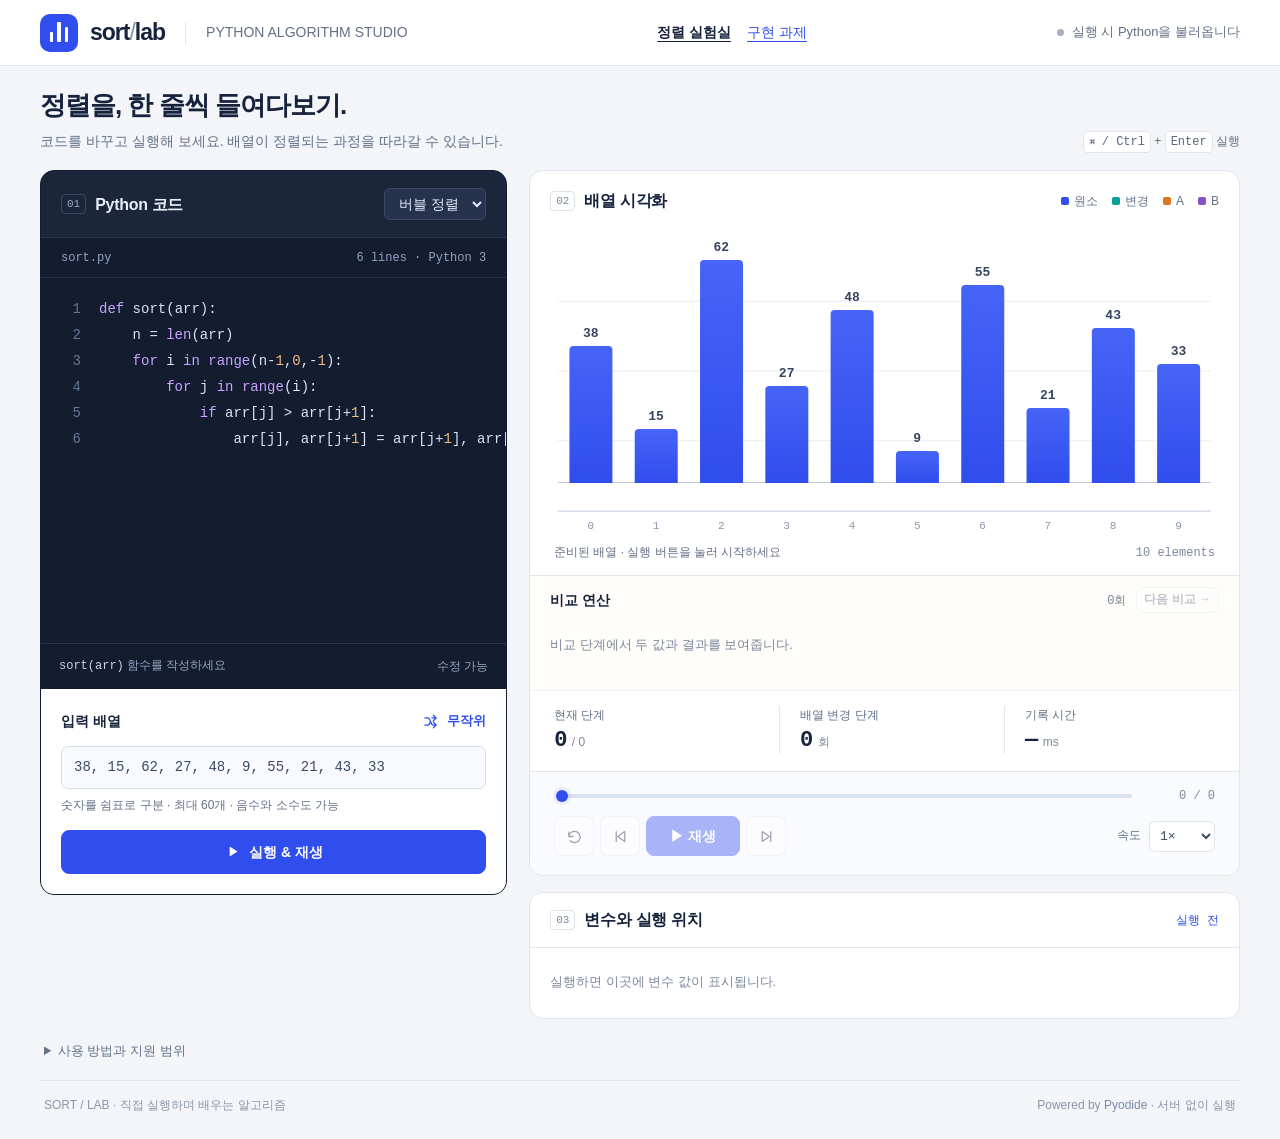
==== commit d8aa277d: "Add sorting implementation assignments and Google Forms submissions Add fixed quicksort, mergesort, " ====
--- a/index.html
+++ b/index.html
@@ -31,11 +31,15 @@
 .aux-row{display:flex;align-items:baseline;gap:7px;flex-wrap:wrap;margin:4px 0}.aux-row code{min-width:38px}.aux-value{padding:1px 5px;border-radius:4px;background:#f0f3f8;color:#61708a}.aux-value.comparing-left{color:#9f530b;background:#fff0db;box-shadow:inset 0 0 0 1px #e5aa63}.aux-value.comparing-right{color:#7541b6;background:#f1eafa;box-shadow:inset 0 0 0 1px #b094d5}.aux-value.comparing-both{color:#704075;background:#f8e5eb}
 @media(max-width:480px){.chart-panel .panel-head{align-items:flex-start;flex-wrap:wrap;gap:6px}.comparison-panel{padding:10px 14px 12px}.comparison-equation{grid-template-columns:minmax(0,1fr) 28px minmax(0,1fr);gap:7px}.comparison-result{grid-column:1/-1;justify-self:end;margin-top:2px}.operand{padding-left:7px;padding-right:2px}.comparison-panel{min-height:130px}.comparison-count{font-size:11px}.comparison-heading{gap:7px}.comparison-next{font-size:12px}}
 
+.site-nav{display:flex;gap:16px;font-size:14px;white-space:nowrap}.site-nav a{color:var(--blue);text-underline-offset:4px}.site-nav a[aria-current]{font-weight:700;color:var(--ink)}
+.assignment-replay .topbar,.assignment-replay .page-heading,.assignment-replay .details,.assignment-replay .footer{display:none}.assignment-replay main{padding:16px}.assignment-replay #preset{display:none}
+@media(max-width:650px){.site-nav{gap:9px;font-size:13px}.topbar .runtime{display:none}}
 </style>
 </head>
 <body>
 <header class="topbar">
   <div class="brand"><div class="mark" aria-hidden="true"><span></span><span></span><span></span></div><div class="brand-name">sort<span>/</span>lab</div><div class="brand-divider"></div><span class="brand-caption">PYTHON ALGORITHM STUDIO</span></div>
+  <nav class="site-nav" aria-label="메인 메뉴"><a href="index.html" aria-current="page">정렬 실험실</a><a href="assignments.html">구현 과제</a></nav>
   <div class="runtime" id="runtime" data-state="idle" role="status"><span class="runtime-dot"></span><span id="runtime-text">실행 시 Python을 불러옵니다</span></div>
 </header>
 <main>
@@ -325,8 +329,8 @@
  bubble: `def sort(arr):\n    n = len(arr)\n    for i in range(n-1,0,-1):\n        for j in range(i):\n            if arr[j] > arr[j+1]:\n                arr[j], arr[j+1] = arr[j+1], arr[j]`,
  selection: `def sort(arr):\n    n = len(arr)\n    for i in range(n):\n        min_idx = i;\n        for j in range(i+1,n):\n            if arr[j] < arr[min_idx]:\n                min_idx = j\n        arr[i], arr[min_idx] = arr[min_idx], arr[i]`,
  insertion: `def sort(arr):\n    n = len(arr)\n    for i in range(1,n):\n        for j in range(i,0,-1):\n            if arr[j-1] <= arr[j]: break\n            arr[j-1], arr[j] = arr[j], arr[j-1]`,
- quick: `def sort(arr):\n    def quick_sort(lo, hi):\n        if lo >= hi:\n            return\n        pivot = arr[hi]\n        i = lo\n        for j in range(lo, hi):\n            if arr[j] <= pivot:\n                arr[i], arr[j] = arr[j], arr[i]\n                i += 1\n        arr[i], arr[hi] = arr[hi], arr[i]\n        quick_sort(lo, i - 1)\n        quick_sort(i + 1, hi)\n\n    quick_sort(0, len(arr) - 1)\n    return arr`,
- merge: `def sort(arr):\n    def merge_sort(lo, hi):\n        if hi - lo <= 1:\n            return\n        mid = (lo + hi) // 2\n        merge_sort(lo, mid)\n        merge_sort(mid, hi)\n        left = arr[lo:mid]\n        right = arr[mid:hi]\n        i = j = 0\n        for k in range(lo, hi):\n            if j == len(right) or (i < len(left) and left[i] <= right[j]):\n                arr[k] = left[i]\n                i += 1\n            else:\n                arr[k] = right[j]\n                j += 1\n\n    merge_sort(0, len(arr))\n    return arr`
+ quick: `def quicksort(arr, l, r):\n    if l + 1 >= r: return\n    p = partition(arr, l, r)\n    quicksort(arr, l, p)\n    quicksort(arr, p+1, r)\n\ndef partition(arr, l, r):\n    p = arr[r-1] # pivot\n    i = l\n    for j in range(l, r):\n        if arr[j] <= p:\n            arr[i], arr[j] = arr[j], arr[i]\n            i += 1\n    return i-1\n\ndef sort(arr):\n    quicksort(arr, 0, len(arr))`,
+ merge: `def merge(arr, l, m, r):\n    tmp = arr[l:r]\n    i, j, k = 0, m-l, l\n    while i < (m-l) and j < (r-l):\n        if tmp[i] < tmp[j]:\n            arr[k] = tmp[i]\n            i += 1; k += 1\n        else:\n            arr[k] = tmp[j]\n            j += 1; k += 1\n    while i < m-l:\n        arr[k] = tmp[i]\n        i += 1; k += 1\n    while j < r-l:\n        arr[k] = tmp[j]\n        j += 1; k += 1\n\ndef mergesort(arr, l, r):\n    if l + 1 >= r: return\n    m = (l + r) // 2\n    mergesort(arr, l, m)\n    mergesort(arr, m, r)\n    merge(arr, l, m, r)\n\ndef sort(arr):\n    mergesort(arr, 0, len(arr))`
 };
 const esc = text => String(text).replace(/[&<>"']/g, c => ({'&':'&amp;','<':'&lt;','>':'&gt;','"':'&quot;',"'":'&#39;'}[c]));
 function colorLine(line) {
@@ -421,7 +425,7 @@
 new ResizeObserver(()=>{const frame=state.frames[state.index]||state.preview[0];if(frame)drawChart(frame,false);}).observe($('chart'));
 function showNotice(text,kind='info'){$('notice').hidden=!text;$('notice').className='notice '+kind;$('notice').textContent=text;}
 function setRuntime(text,kind){$('runtime-text').textContent=text;$('runtime').dataset.state=kind;}
-function setBusy(busy){state.busy=busy;for(const id of ['run','preset','shuffle','array-input'])$(id).disabled=busy;$('code').readOnly=busy;$('cancel').hidden=!busy;$('editing-state').textContent=busy?'실행 중':'수정 가능';$('run-text').textContent=busy?'실행 기록 중…':'실행 & 재생';updateControls();}
+function setBusy(busy){state.busy=busy;for(const id of ['run','preset','shuffle','array-input'])$(id).disabled=busy;$('preset').disabled=busy||state.assignmentReplay;$('code').readOnly=busy||state.assignmentReplay;$('cancel').hidden=!busy;$('editing-state').textContent=busy?'실행 중':state.assignmentReplay?'읽기 전용':'수정 가능';$('run-text').textContent=busy?'실행 기록 중…':'실행 & 재생';updateControls();}
 function updateControls(){const ready=state.frames.length>1&&!state.busy;$('next-comparison').disabled=!ready||!state.frames.some((f,i)=>i>state.index&&f.kind==='compare');for(const id of ['play','timeline','restart'])$(id).disabled=!ready;$('prev').disabled=!ready||state.index===0;$('next').disabled=!ready||state.index>=state.frames.length-1;$('play').textContent=state.playing?'Ⅱ 일시정지':state.frames.length&&state.index===state.frames.length-1?'↻ 다시 재생':'▶ 재생';}
 function pause(){state.playing=false;clearTimeout(state.timer);updateControls();}
 function renderFrame(index,animate=true){
@@ -539,7 +543,7 @@
 $('code').addEventListener('scroll',syncScroll);
 $('code').addEventListener('input',()=>{$('preset').value='custom';invalidate();});
 $('code').addEventListener('keydown',event=>{
- if(state.busy)return;
+ if(state.busy||state.assignmentReplay)return;
  const el=event.target,start=el.selectionStart,end=el.selectionEnd;
  if(event.key==='Tab'){
   event.preventDefault();
@@ -552,6 +556,21 @@
 });
 window.addEventListener('keydown',event=>{if((event.metaKey||event.ctrlKey)&&event.key==='Enter'){event.preventDefault();if(!state.busy)runCode().catch(()=>{});}});
 window.addEventListener('pagehide',()=>{clearTimeout(state.watchdog);pause();discardWorker();});
+// A same-origin assignment page can replay the exact graded function with
+// its fixed driver. The editor stays read-only throughout playback.
+state.assignmentReplay=window.parent!==window&&new URLSearchParams(location.search).get('assignment-replay')==='1';
+if(state.assignmentReplay){
+ document.body.classList.add('assignment-replay');setBusy(false);$('code-hint').textContent='작성한 함수 + 고정 정렬 코드';
+ window.addEventListener('message',event=>{
+  if(event.source!==window.parent)return;
+  if(location.protocol!=='file:'&&event.origin!==location.origin)return;
+  const data=event.data;
+  if(data?.type!=='sortlab-assignment-replay'||typeof data.code!=='string'||data.code.length>20000||!Array.isArray(data.values)||data.values.length>60||data.values.some(v=>typeof v!=='number'||!Number.isFinite(v)||Math.abs(v)>9999))return;
+  if(state.busy)stopRun();
+  $('code').value=data.code;$('preset').value='custom';$('array-input').value=JSON.stringify(data.values);highlightCode();runCode(false).catch(()=>{});
+ });
+ window.parent.postMessage({type:'sortlab-replay-ready'},location.protocol==='file:'?'*':location.origin);
+}
 // Progressive enhancement for browsers exposing WebMCP.
 if(document.modelContext?.registerTool){
  try{Promise.resolve(document.modelContext.registerTool({name:'run_sort_code',title:'Python 정렬 코드 실행',description:'입력한 Python sort(arr) 코드와 숫자 배열을 실행하고 화면에 실행 기록을 표시합니다. 자동 재생 없이 첫 단계에서 멈춥니다.',inputSchema:{type:'object',properties:{code:{type:'string',maxLength:20000},array:{type:'array',maxItems:60,items:{type:'number',minimum:-9999,maximum:9999}}},required:['code','array'],additionalProperties:false},annotations:{readOnlyHint:false,untrustedContentHint:true},async execute(input){if(state.busy)throw new Error('이미 실행 중입니다.');if(!input||typeof input.code!=='string'||!input.code.trim()||input.code.length>20000||!Array.isArray(input.array)||input.array.length>60||input.array.some(x=>typeof x!=='number'||!Number.isFinite(x)||Math.abs(x)>9999))throw new Error('코드와 숫자 배열을 확인하세요.');$('code').value=input.code;$('preset').value='custom';$('array-input').value=JSON.stringify(input.array);highlightCode();return await runCode(false);}})).catch(()=>{});}catch{}
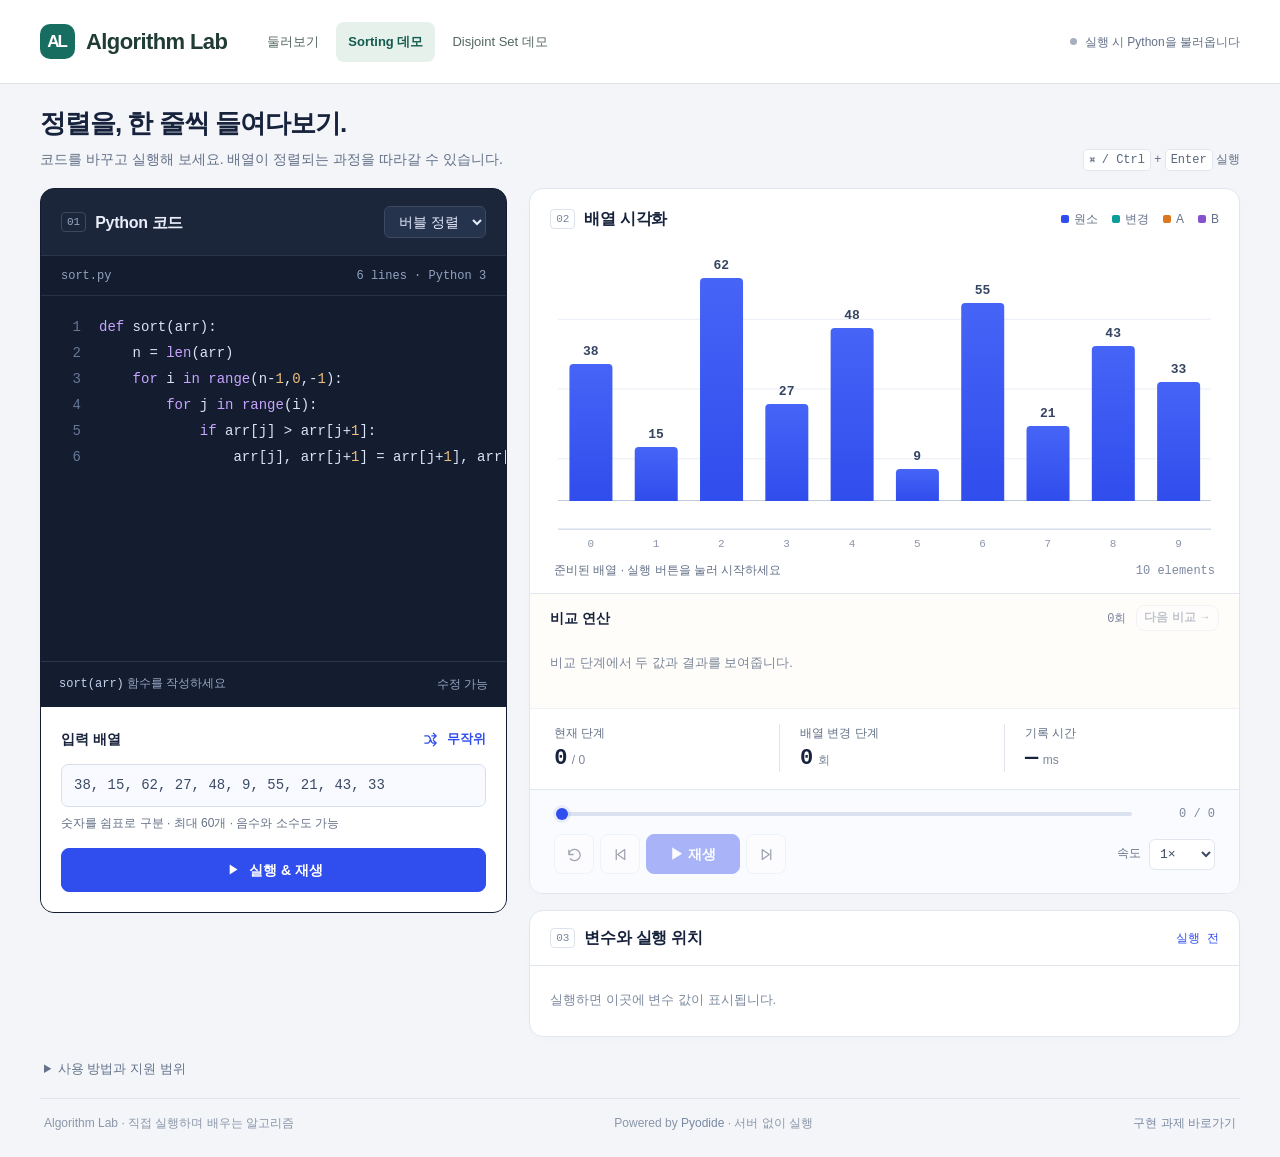
==== commit 7f74a148: "Add Algorithm Lab hub and disjoint set demo Add an Algorithm Lab landing page and shared navigation " ====
--- a/index.html
+++ b/index.html
@@ -4,7 +4,7 @@
 <meta charset="utf-8">
 <meta name="viewport" content="width=device-width, initial-scale=1">
 <meta name="description" content="Python 정렬 코드를 직접 실행하고, 배열과 변수의 변화를 한 단계씩 살펴보는 정렬 알고리즘 실험실.">
-<title>Sort Lab · 정렬 알고리즘 실험실</title>
+<title>Sorting · Algorithm Lab</title>
 <link rel="icon" type="image/svg+xml" href="data:image/svg+xml,%3Csvg xmlns='http://www.w3.org/2000/svg' viewBox='0 0 32 32'%3E%3Crect width='32' height='32' rx='8' fill='%232d4cf1'/%3E%3Cpath d='M8 22V16M16 22V8M24 22V12' stroke='white' stroke-width='4'/%3E%3C/svg%3E">
 <style>
 :root{color-scheme:light;--ink:#17233c;--muted:#637087;--line:#e1e6ee;--bg:#f3f5f9;--blue:#304ded;--teal:#008a82;--orange:#e27635;--code:#141d30;--font:Inter,Pretendard,-apple-system,BlinkMacSystemFont,"Segoe UI","Noto Sans KR",sans-serif;--mono:"SFMono-Regular",Consolas,"Liberation Mono",monospace}
@@ -35,13 +35,10 @@
 .assignment-replay .topbar,.assignment-replay .page-heading,.assignment-replay .details,.assignment-replay .footer{display:none}.assignment-replay main{padding:16px}.assignment-replay #preset{display:none}
 @media(max-width:650px){.site-nav{gap:9px;font-size:13px}.topbar .runtime{display:none}}
 </style>
+<link rel="stylesheet" href="lab-nav.css">
 </head>
 <body>
-<header class="topbar">
-  <div class="brand"><div class="mark" aria-hidden="true"><span></span><span></span><span></span></div><div class="brand-name">sort<span>/</span>lab</div><div class="brand-divider"></div><span class="brand-caption">PYTHON ALGORITHM STUDIO</span></div>
-  <nav class="site-nav" aria-label="메인 메뉴"><a href="index.html" aria-current="page">정렬 실험실</a><a href="assignments.html">구현 과제</a></nav>
-  <div class="runtime" id="runtime" data-state="idle" role="status"><span class="runtime-dot"></span><span id="runtime-text">실행 시 Python을 불러옵니다</span></div>
-</header>
+<header class="al-header topbar"><a class="al-brand" href="lab.html" aria-label="Algorithm Lab 홈"><span class="al-mark" aria-hidden="true">AL</span>Algorithm Lab</a><nav class="al-nav" aria-label="데모 메뉴"><a href="lab.html">둘러보기</a><a href="index.html" aria-current="page">Sorting 데모</a><a href="disjoint-set.html">Disjoint Set 데모</a></nav><div class="runtime" id="runtime" data-state="idle" role="status"><span class="runtime-dot"></span><span id="runtime-text">실행 시 Python을 불러옵니다</span></div></header>
 <main>
   <div class="page-heading"><div><h1>정렬을, 한 줄씩 들여다보기.</h1><p class="intro">코드를 바꾸고 실행해 보세요. 배열이 정렬되는 과정을 따라갈 수 있습니다.</p></div><span class="shortcut"><kbd>⌘ / Ctrl</kbd> + <kbd>Enter</kbd> 실행</span></div>
   <div class="workspace">
@@ -66,7 +63,7 @@
     </div>
   </div>
   <details class="details"><summary>사용 방법과 지원 범위</summary><div class="help-content"><p><strong>내 코드로 실행하기</strong><br><code>def sort(arr):</code> 안에 정렬 코드를 작성하세요. 배열을 직접 수정하거나 새 숫자 리스트를 반환할 수 있습니다. 실행 후 슬라이더와 이전·다음 버튼으로 원하는 순간을 살펴보세요.<br><strong>파란 줄은 실행 직전, 주황색 줄은 비교 결과를 보여주는 단계입니다.</strong> 비교할 때 A는 왼쪽 값, B는 오른쪽 값입니다. 다음 비교 버튼으로 비교 단계만 찾아갈 수 있습니다.</p><p><strong>알아두기</strong><br>숫자 비교(&lt;, &lt;=, &gt;, &gt;=, ==, !=)를 표시합니다. 비교 횟수에는 반복 조건과 인덱스 범위 검사도 포함됩니다. key·pivot처럼 따로 저장한 값은 비교 카드와 점선 기준선으로 표시하며, 같은 값의 막대를 임의로 강조하지 않습니다. 보조 배열의 원소는 아래 배열에서 강조합니다.<br>기본 화면은 최상위 <code>sort</code> 함수의 배열을 추적합니다. 현재 함수의 보조 배열과 재귀 호출은 아래 변수 영역에 표시됩니다. <code>sorted()</code>와 <code>list.sort()</code> 내부 단계는 표시되지 않습니다.<br>최대 12,000개 기록, 실행은 최대 7초로 제한합니다. 최초 실행 시 인터넷으로 Python을 불러오며, 코드는 브라우저 안에서 실행됩니다.</p></div></details>
-  <footer class="footer"><span>SORT / LAB <span aria-hidden="true">·</span> 직접 실행하며 배우는 알고리즘</span><span>Powered by <a href="https://pyodide.org/" target="_blank" rel="noopener noreferrer">Pyodide</a> · 서버 없이 실행</span></footer>
+  <footer class="footer"><span>Algorithm Lab <span aria-hidden="true">·</span> 직접 실행하며 배우는 알고리즘</span><span>Powered by <a href="https://pyodide.org/" target="_blank" rel="noopener noreferrer">Pyodide</a> · 서버 없이 실행</span><a href="https://dmlab.kookmin.ac.kr:8766/assignments.html">구현 과제 바로가기</a></footer>
 </main>
 <script id="python-engine" type="text/plain">
 import sys, json, time, math, io, contextlib, ast, operator
--- a/lab-nav.css
+++ b/lab-nav.css
@@ -0,0 +1,10 @@
+/* Shared Algorithm Lab navigation; scoped to avoid demo styles. */
+.al-header{box-sizing:border-box;display:flex;align-items:center;justify-content:space-between;flex-wrap:wrap;gap:16px 28px;min-height:84px;height:auto;padding:19px 40px;margin:0;background:#fff;border-bottom:1px solid #dfe6e2;font-family:Inter,Pretendard,-apple-system,BlinkMacSystemFont,"Segoe UI",sans-serif;line-height:1.5;color:#203c35}
+.al-header .al-brand{display:flex;align-items:center;gap:11px;color:#203c35;text-decoration:none;white-space:nowrap;font-size:22px;font-weight:750;letter-spacing:-.6px}
+.al-mark{display:grid;place-items:center;width:35px;height:35px;border-radius:10px;background:#176d60;color:white;font-size:17px;font-weight:700;letter-spacing:-2px;padding-right:2px}
+.al-header .al-nav{display:flex;flex-wrap:wrap;align-items:center;gap:5px;font-size:13px}
+.al-header .al-nav a{display:inline-flex;align-items:center;justify-content:center;min-height:40px;padding:8px 12px;border-radius:8px;color:#52675f;text-decoration:none;white-space:nowrap;font-weight:500}
+.al-header .al-nav a:hover{background:#f0f5f1;color:#176d60}.al-header .al-nav a[aria-current=page]{background:#e7f1eb;color:#155c50;font-weight:700}
+.al-header a:focus-visible{outline:3px solid #358b7d;outline-offset:3px}.al-header .runtime{margin-left:auto;font-size:12px}
+@media(max-width:1100px){.al-header .runtime{display:none}}
+@media(max-width:650px){.al-header{padding:16px 18px;gap:12px}.al-header .al-brand{font-size:20px}.al-header .al-nav{width:100%;gap:3px}.al-header .al-nav a{font-size:12px;padding:8px 10px}}
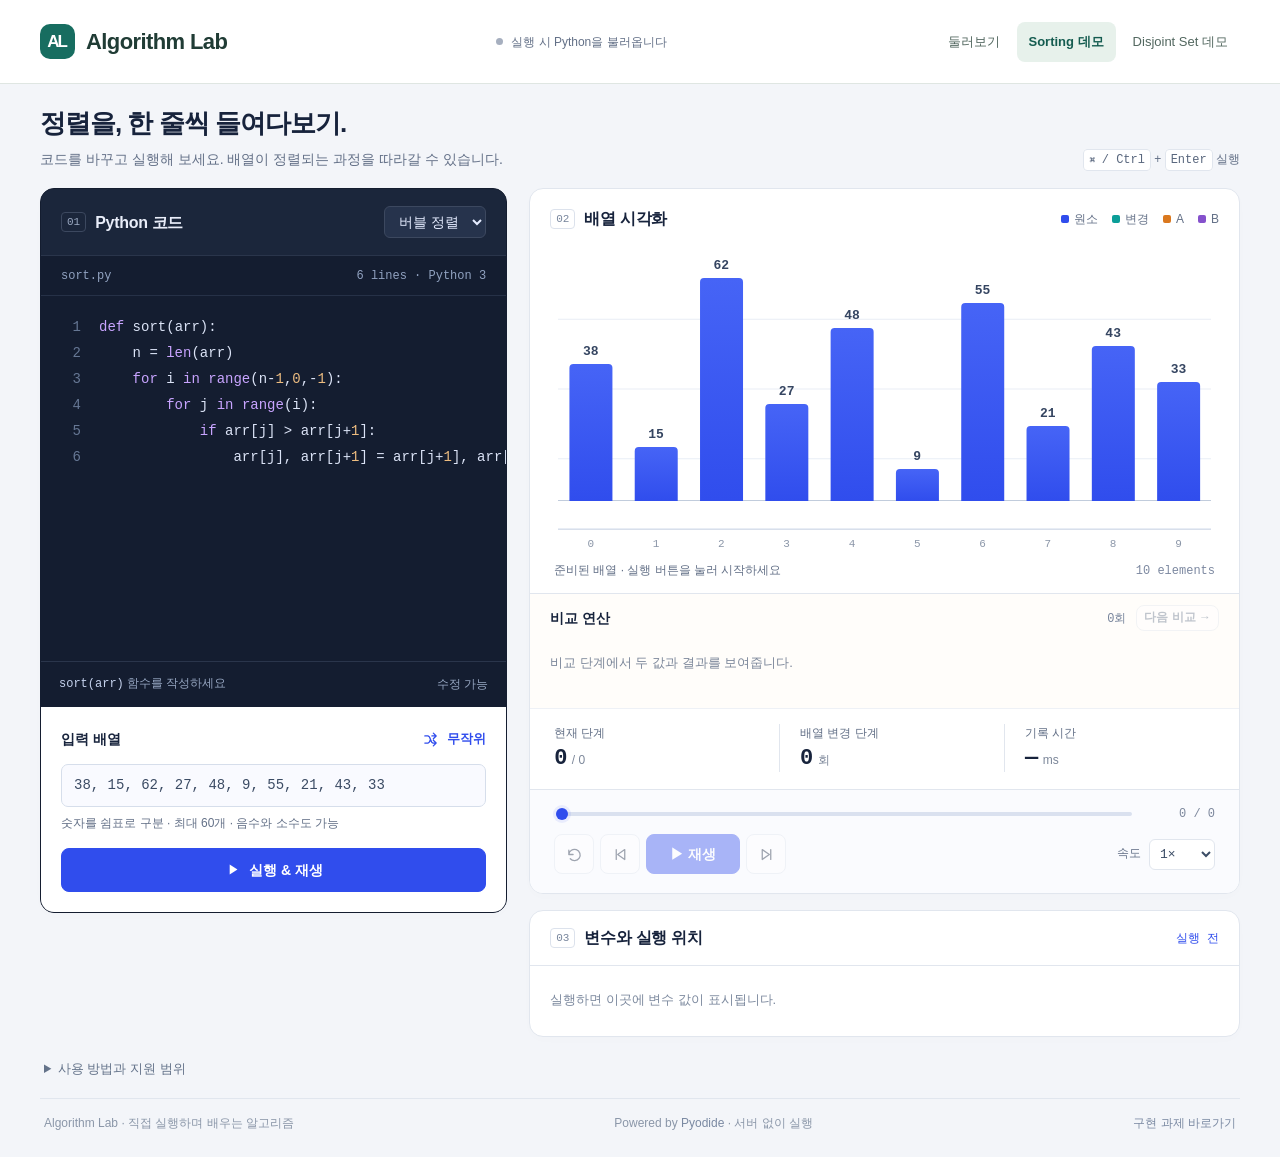
==== commit e60ca8bd: "Align Algorithm Lab navigation to the right on every demo" ====
--- a/index.html
+++ b/index.html
@@ -35,7 +35,7 @@
 .assignment-replay .topbar,.assignment-replay .page-heading,.assignment-replay .details,.assignment-replay .footer{display:none}.assignment-replay main{padding:16px}.assignment-replay #preset{display:none}
 @media(max-width:650px){.site-nav{gap:9px;font-size:13px}.topbar .runtime{display:none}}
 </style>
-<link rel="stylesheet" href="lab-nav.css">
+<link rel="stylesheet" href="lab-nav.css?v=20261026-2">
 </head>
 <body>
 <header class="al-header topbar"><a class="al-brand" href="lab.html" aria-label="Algorithm Lab 홈"><span class="al-mark" aria-hidden="true">AL</span>Algorithm Lab</a><nav class="al-nav" aria-label="데모 메뉴"><a href="lab.html">둘러보기</a><a href="index.html" aria-current="page">Sorting 데모</a><a href="disjoint-set.html">Disjoint Set 데모</a></nav><div class="runtime" id="runtime" data-state="idle" role="status"><span class="runtime-dot"></span><span id="runtime-text">실행 시 Python을 불러옵니다</span></div></header>
--- a/lab-nav.css
+++ b/lab-nav.css
@@ -2,9 +2,9 @@
 .al-header{box-sizing:border-box;display:flex;align-items:center;justify-content:space-between;flex-wrap:wrap;gap:16px 28px;min-height:84px;height:auto;padding:19px 40px;margin:0;background:#fff;border-bottom:1px solid #dfe6e2;font-family:Inter,Pretendard,-apple-system,BlinkMacSystemFont,"Segoe UI",sans-serif;line-height:1.5;color:#203c35}
 .al-header .al-brand{display:flex;align-items:center;gap:11px;color:#203c35;text-decoration:none;white-space:nowrap;font-size:22px;font-weight:750;letter-spacing:-.6px}
 .al-mark{display:grid;place-items:center;width:35px;height:35px;border-radius:10px;background:#176d60;color:white;font-size:17px;font-weight:700;letter-spacing:-2px;padding-right:2px}
-.al-header .al-nav{display:flex;flex-wrap:wrap;align-items:center;gap:5px;font-size:13px}
+.al-header .al-nav{display:flex;flex-wrap:wrap;align-items:center;justify-content:flex-end;order:2;margin-left:auto;gap:5px;font-size:13px}
 .al-header .al-nav a{display:inline-flex;align-items:center;justify-content:center;min-height:40px;padding:8px 12px;border-radius:8px;color:#52675f;text-decoration:none;white-space:nowrap;font-weight:500}
 .al-header .al-nav a:hover{background:#f0f5f1;color:#176d60}.al-header .al-nav a[aria-current=page]{background:#e7f1eb;color:#155c50;font-weight:700}
-.al-header a:focus-visible{outline:3px solid #358b7d;outline-offset:3px}.al-header .runtime{margin-left:auto;font-size:12px}
+.al-header a:focus-visible{outline:3px solid #358b7d;outline-offset:3px}.al-header .runtime{order:1;margin-left:auto;font-size:12px}
 @media(max-width:1100px){.al-header .runtime{display:none}}
 @media(max-width:650px){.al-header{padding:16px 18px;gap:12px}.al-header .al-brand{font-size:20px}.al-header .al-nav{width:100%;gap:3px}.al-header .al-nav a{font-size:12px;padding:8px 10px}}
